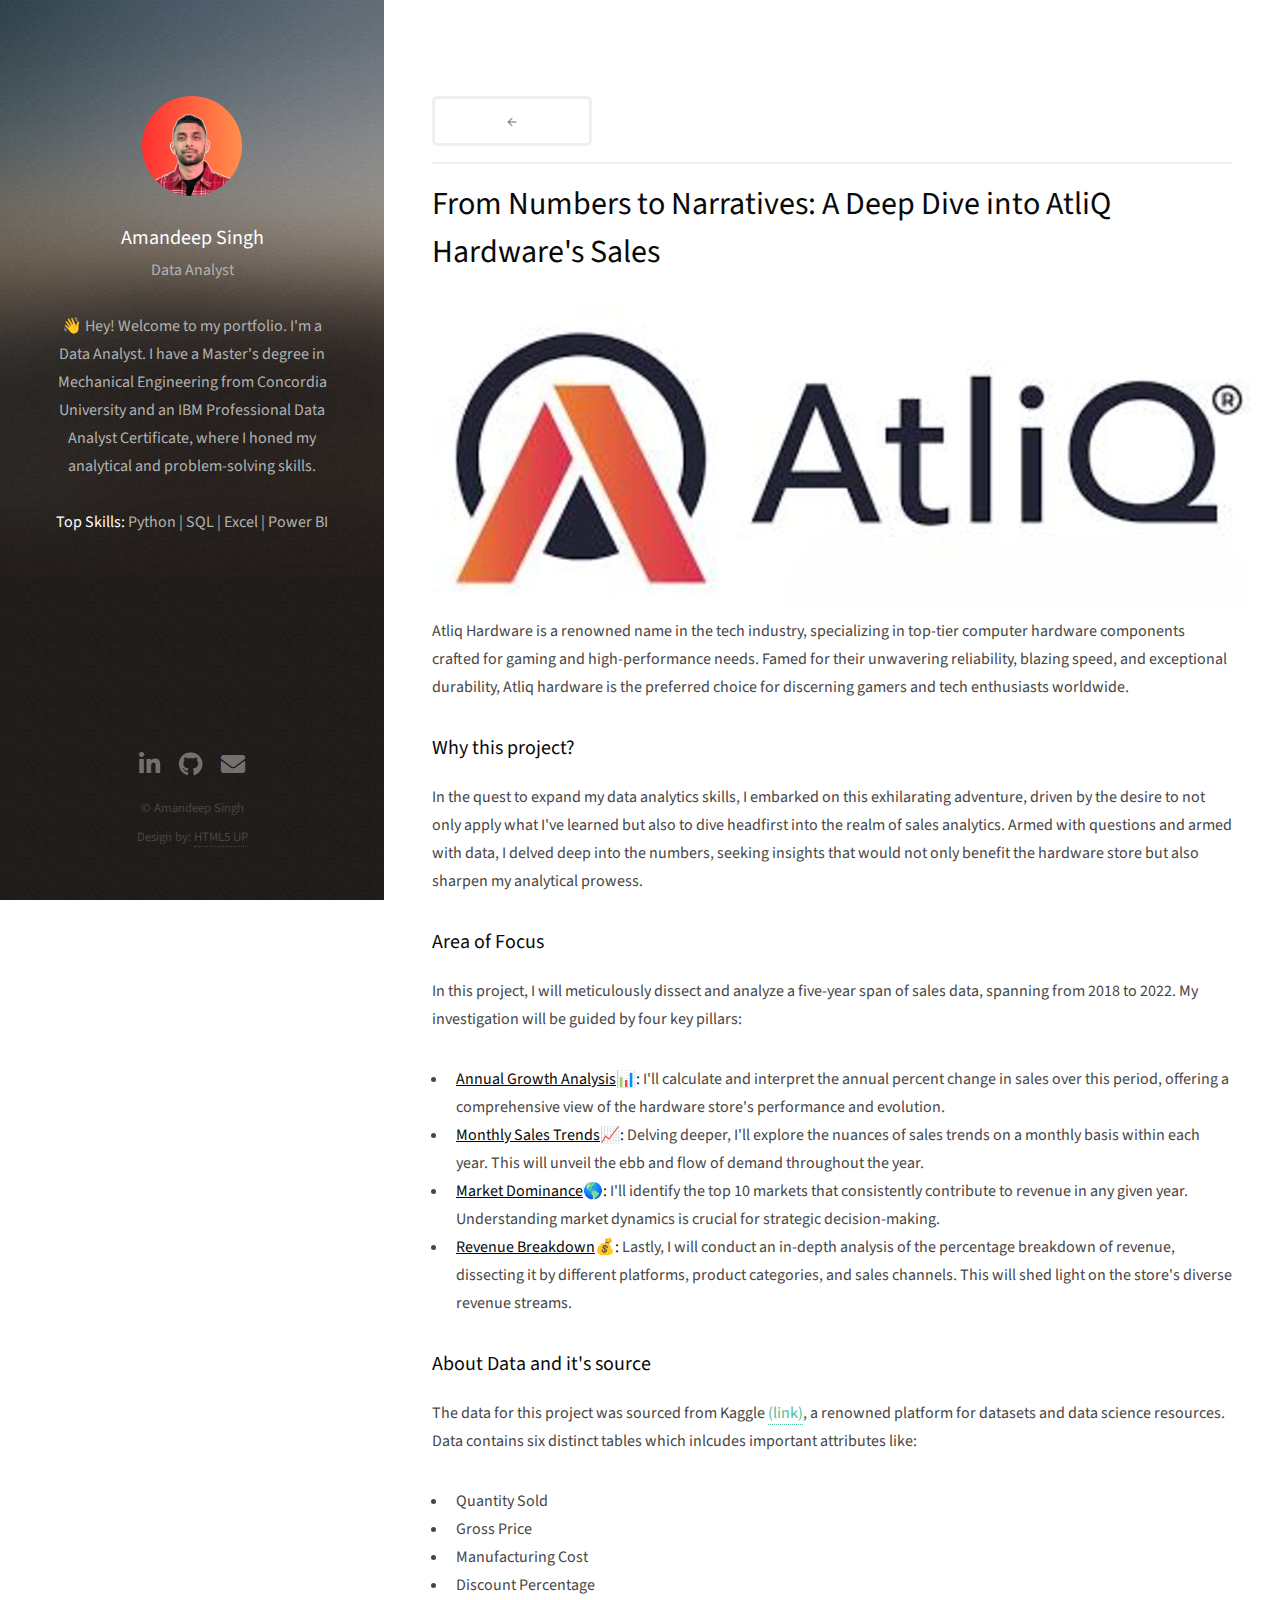
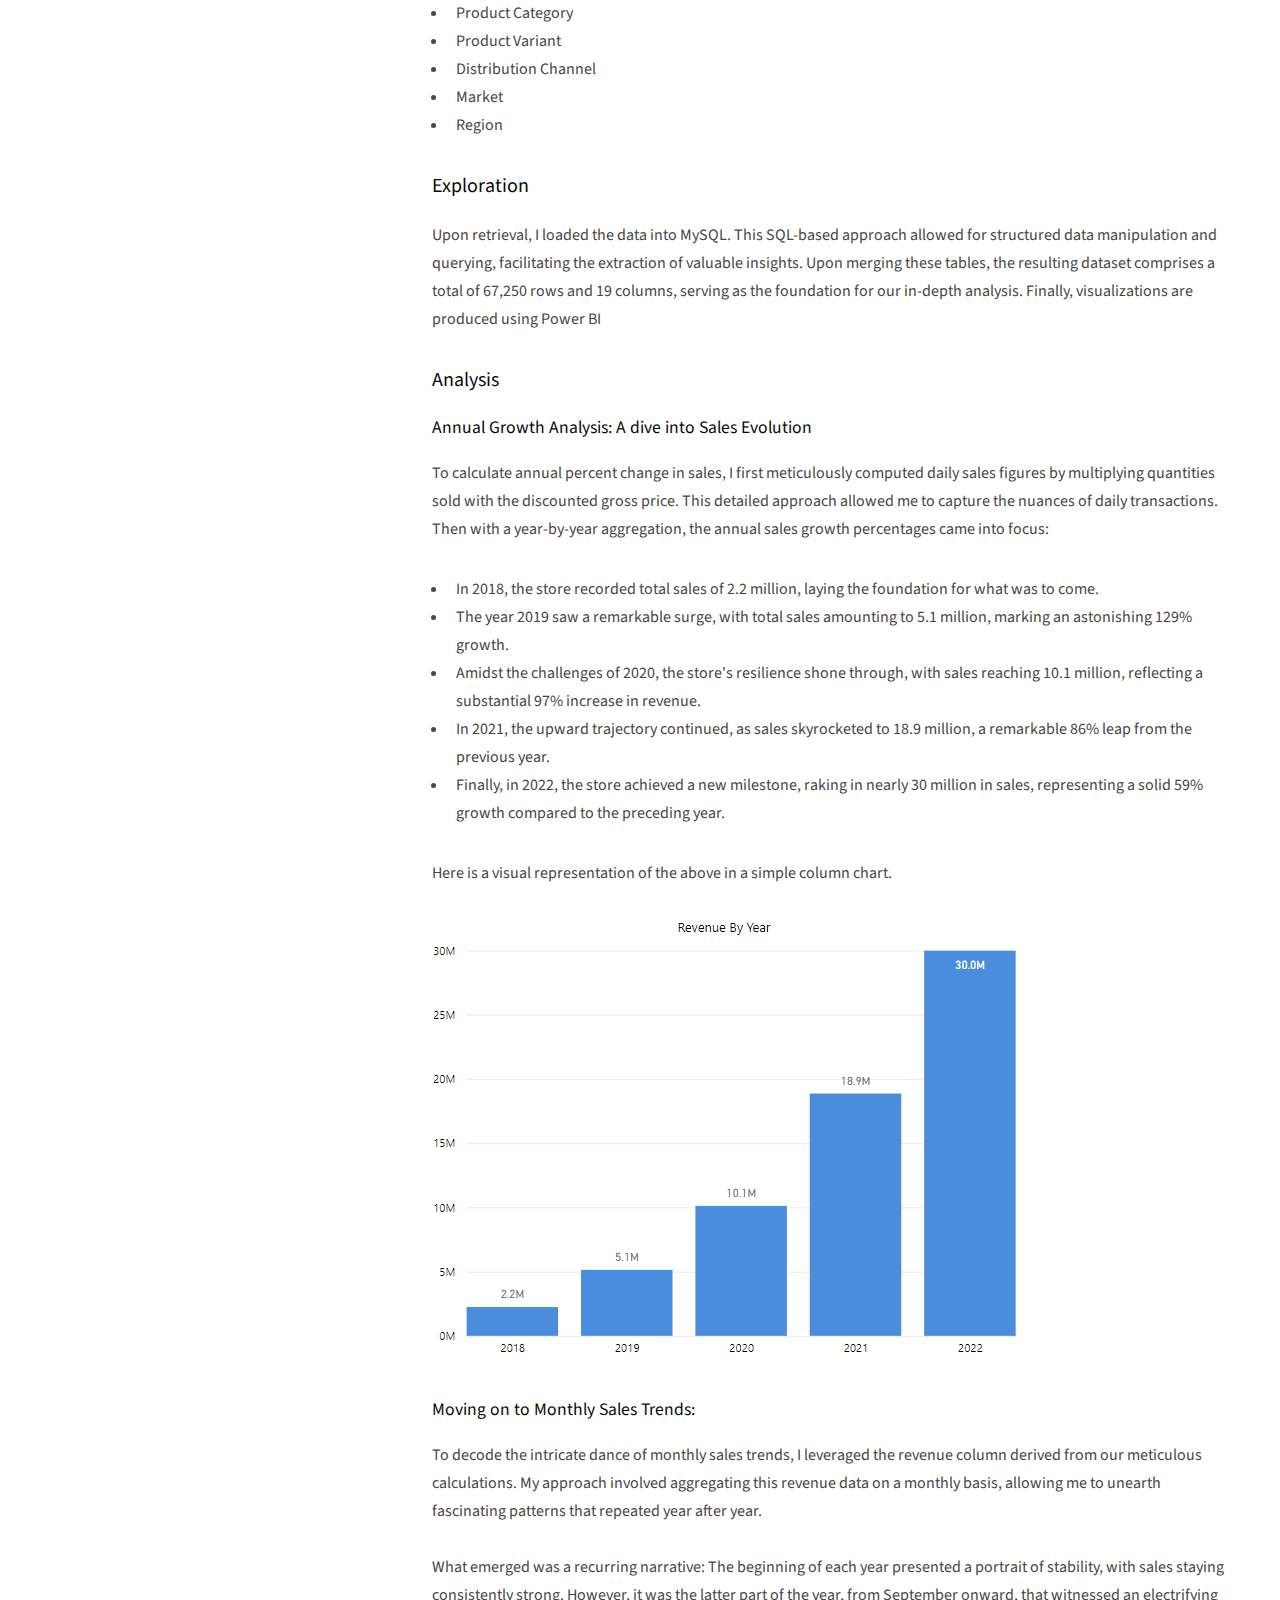
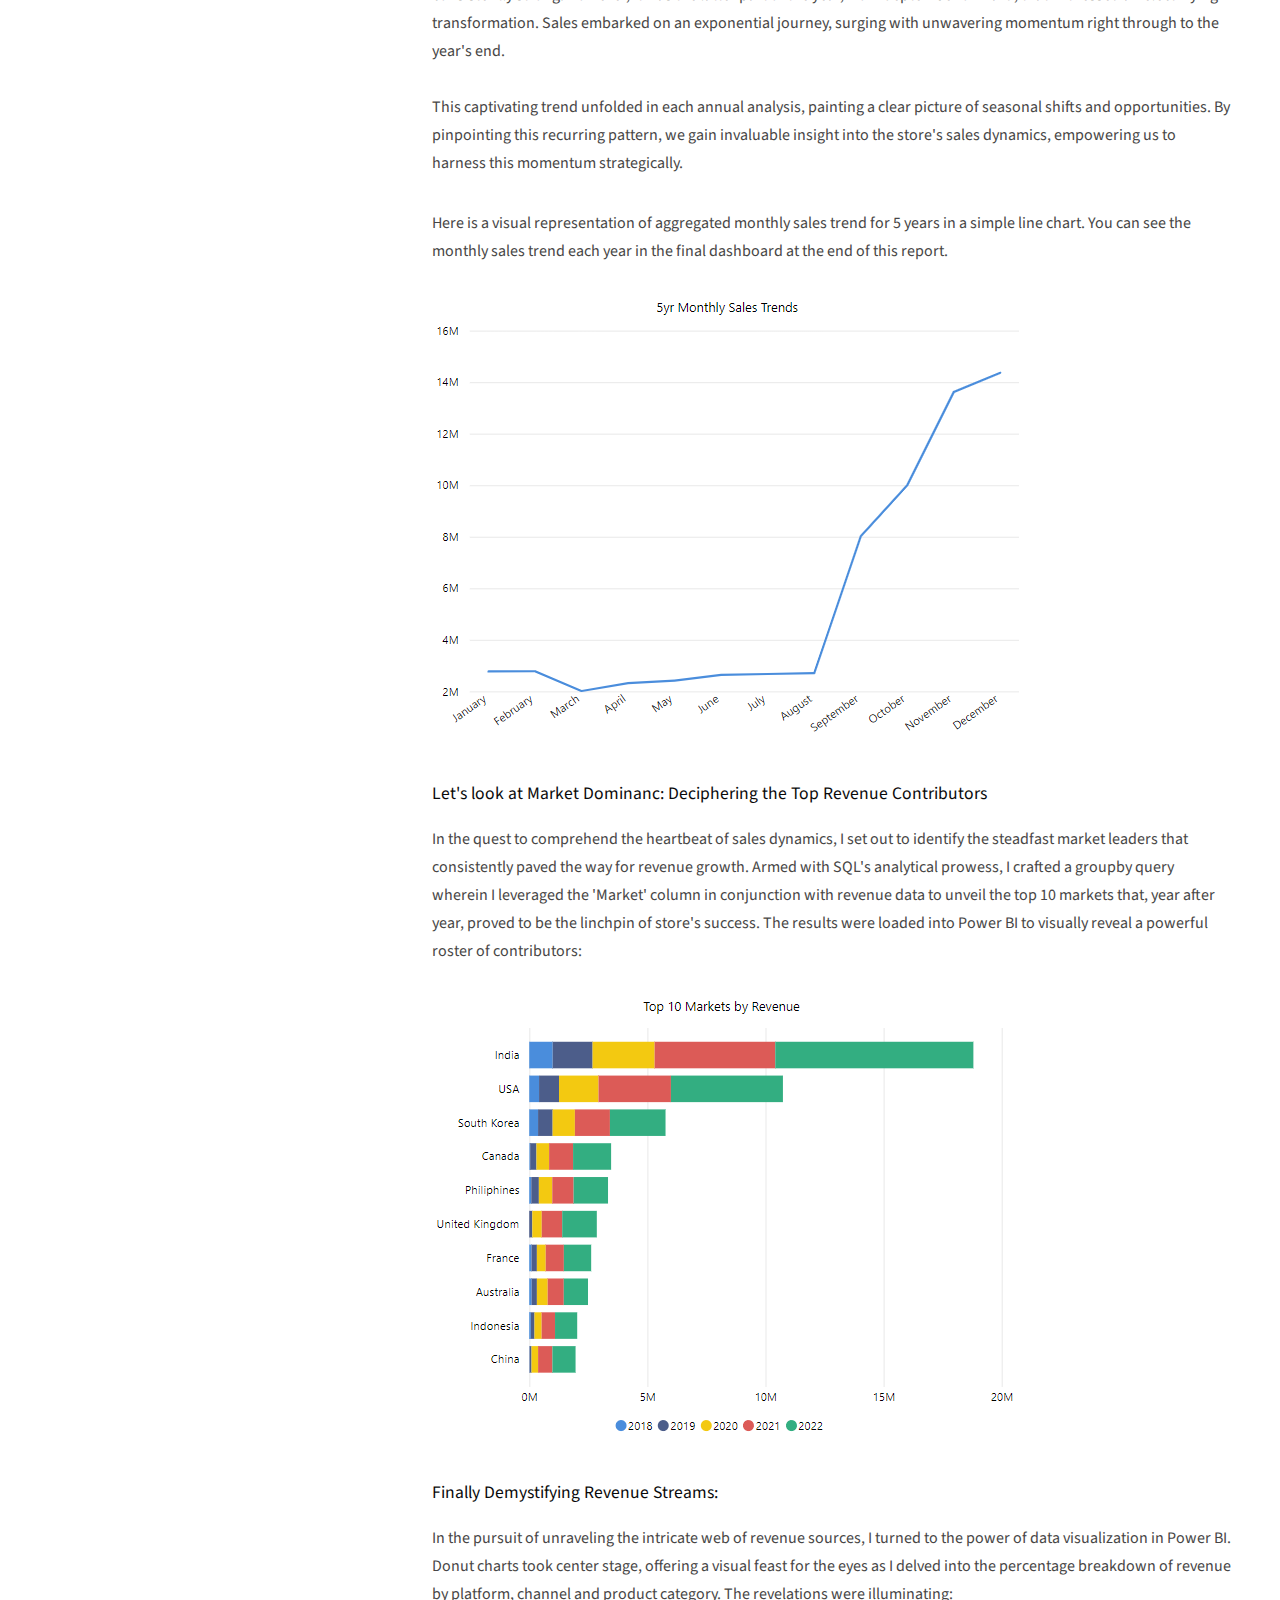
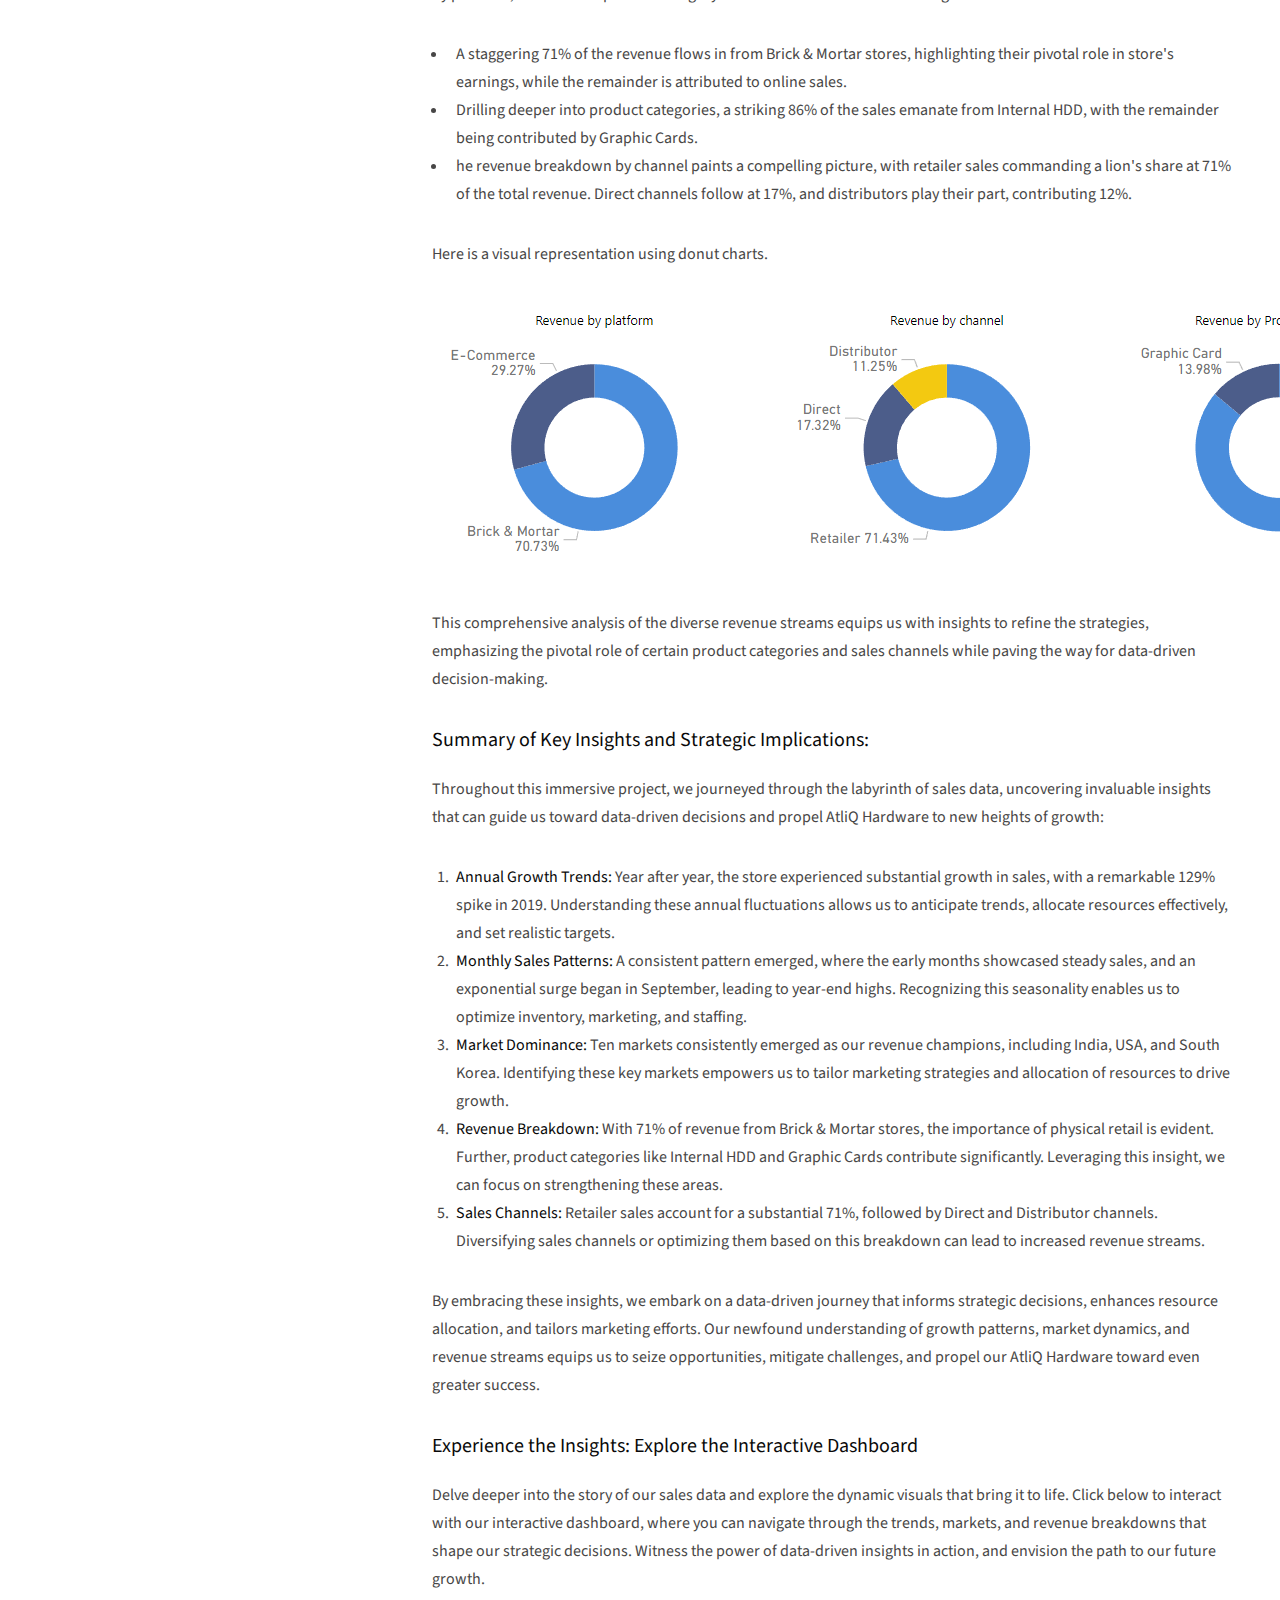
==== atliq.html @ 9bd9d797 "initial commit" ====
<!DOCTYPE html>
<!--
	Strata by HTML5 UP
	html5up.net | @ajlkn
	Free for personal and commercial use under the CCA 3.0 license (html5up.net/license)
-->
<html>
  <head>
    <title>Amandeep's Portfolio</title>
    <meta charset="utf-8" />
    <meta
      name="viewport"
      content="width=device-width, initial-scale=1, user-scalable=no"
    />
    <link rel="stylesheet" href="assets/css/main.css" />


  </head>
  <body class="is-preload">
    <!-- Header -->
    <header id="header">
      <div class="inner">
        <a href="#" class="image avatar"
          ><img src="images/5.png" alt="Profile Pic"
        /></a>
        <h1><strong>Amandeep Singh</strong><br /></h1>
        <p>
          Data Analyst<br />
          <br />
          👋 Hey! Welcome to my portfolio. I'm a Data Analyst. I have a Master's
          degree in Mechanical Engineering from Concordia University and an IBM
          Professional Data Analyst Certificate, where I honed my analytical and
          problem-solving skills.
          <br />
          <br />
          <b>Top Skills: </b> Python | SQL | Excel | Power BI
        </p>
      </div>
    </header>


    <!-- Main (This is where I'll add my project description)-->
    <div id="main">
        <a href="index.html" class="button">←</a>

      <!-- One -->
      <section id="one">
        <header class="major">
          <h1>
            From Numbers to Narratives: A Deep Dive into AtliQ Hardware's Sales
          </h1>
        </header>
        <span class="image main"
        ><img src="images/atliq_banner_home.jpg" alt=""
      /></span>
        <p>Atliq Hardware is a renowned name in the tech industry, specializing in top-tier computer hardware components crafted for gaming and high-performance needs. Famed for their unwavering reliability, blazing speed, and exceptional durability, Atliq hardware is the preferred choice for discerning gamers and tech enthusiasts worldwide.</p>
        <h3>Why this project?</h3>
        <p>In the quest to expand my data analytics skills, I embarked on this exhilarating adventure, driven by the desire to not only apply what I've learned but also to dive headfirst into the realm of sales analytics. Armed with questions and armed with data, I delved deep into the numbers, seeking insights that would not only benefit the hardware store but also sharpen my analytical prowess.</p>
        <h3>Area of Focus</h3>
            <p>
              In this project, I will meticulously dissect and analyze a five-year span of sales data, spanning from 2018 to 2022. My investigation will be guided by four key pillars:
              <ul>
                <li><b><u>Annual Growth Analysis</u>📊: </b>  I'll calculate and interpret the annual percent change in sales over this period, offering a comprehensive view of the hardware store's performance and evolution.</li>
                <li><b><u>Monthly Sales Trends</u>📈: </b>Delving deeper, I'll explore the nuances of sales trends on a monthly basis within each year. This will unveil the ebb and flow of demand throughout the year.</li>
                <li><b><u>Market Dominance</u>🌎: </b> I'll identify the top 10 markets that consistently contribute to revenue in any given year. Understanding market dynamics is crucial for strategic decision-making.</li>
                <li><b><u>Revenue Breakdown</u>💰: </b>Lastly, I will conduct an in-depth analysis of the percentage breakdown of revenue, dissecting it by different platforms, product categories, and sales channels. This will shed light on the store's diverse revenue streams.</li>
              </ul>
            </p>
            <h3>About Data and it's source</h3>
              <p>The data for this project was sourced from Kaggle <a href="https://www.kaggle.com/code/irnehred/sales-domain-data-analysis">(link)</a>, a renowned platform for datasets and data science resources. Data contains six distinct tables which inlcudes important attributes like:</p>
                 <ul>
                    <li>Quantity Sold</li>
                    <li>Gross Price</li>
                    <li>Manufacturing Cost</li>
                    <li>Discount Percentage</li>
                    <li>Product Category</li>
                    <li>Product Variant</li>
                    <li>Distribution Channel</li>
                    <li>Market</li>
                    <li>Region</li>
                  </ul>
            <h3>Exploration</h3>
            <p>Upon retrieval, I loaded the data into MySQL. This SQL-based approach allowed for structured data manipulation and querying, facilitating the extraction of valuable insights. Upon merging these tables, the resulting dataset comprises a total of 67,250 rows and 19 columns, serving as the foundation for our in-depth analysis. Finally, visualizations are produced using Power BI</p>
           <h3>Analysis</h3>
            <h4>Annual Growth Analysis: A dive into Sales Evolution</h4>
            <p>To calculate annual percent change in sales, I first meticulously computed daily sales figures by multiplying quantities sold with the discounted gross price. This detailed approach allowed me to capture the nuances of daily transactions. Then with a year-by-year aggregation, the annual sales growth percentages came into focus:</p>
            <ul>
              <li>In 2018, the store recorded total sales of 2.2 million, laying the foundation for what was to come.</li>
              <li>The year 2019 saw a remarkable surge, with total sales amounting to 5.1 million, marking an astonishing 129% growth.</li>
              <li>Amidst the challenges of 2020, the store's resilience shone through, with sales reaching 10.1 million, reflecting a substantial 97% increase in revenue.</li>
              <li>In 2021, the upward trajectory continued, as sales skyrocketed to 18.9 million, a remarkable 86% leap from the previous year.</li>
              <li>Finally, in 2022, the store achieved a new milestone, raking in nearly 30 million in sales, representing a solid 59% growth compared to the preceding year.</li>
            </ul>
            <p>Here is a visual representation of the above in a simple column chart.</p>
            <span class="image main"
                ><img src="images/revenue_by_year_atliq.png" alt=""
              /></span>
              <br>
              <br>
            <h4>Moving on to Monthly Sales Trends:</h4>
            <p>To decode the intricate dance of monthly sales trends, I leveraged the revenue column derived from our meticulous calculations. My approach involved aggregating this revenue data on a monthly basis, allowing me to unearth fascinating patterns that repeated year after year.
              <br><br>
              What emerged was a recurring narrative: The beginning of each year presented a portrait of stability, with sales staying consistently strong. However, it was the latter part of the year, from September onward, that witnessed an electrifying transformation. Sales embarked on an exponential journey, surging with unwavering momentum right through to the year's end.
              <br><br>
              This captivating trend unfolded in each annual analysis, painting a clear picture of seasonal shifts and opportunities. By pinpointing this recurring pattern, we gain invaluable insight into the store's sales dynamics, empowering us to harness this momentum strategically.
            </p>
            <p>Here is a visual representation of aggregated monthly sales trend for 5 years in a simple line chart. You can see the monthly sales trend each year in the final dashboard at the end of this report.</p>
            <span class="image main"
                ><img src="images/5yr_monthly_sales_atliq.png" alt=""
              /></span>
              <br>
              <br>
              <h4>Let's look at Market Dominanc: Deciphering the Top Revenue Contributors</h4>
              <p>In the quest to comprehend the heartbeat of sales dynamics, I set out to identify the steadfast market leaders that consistently paved the way for revenue growth. Armed with SQL's analytical prowess, I crafted a groupby query wherein I leveraged the 'Market' column in conjunction with revenue data to unveil the top 10 markets that, year after year, proved to be the linchpin of store's success. The results were loaded into Power BI to visually reveal a powerful roster of contributors:</p>
              <span class="image main"
                ><img src="images/top10markets_atliq.png" alt=""
              /></span>
              <br>
              <br>
              <h4>Finally Demystifying Revenue Streams: </h4>
              <p>In the pursuit of unraveling the intricate web of revenue sources, I turned to the power of data visualization in Power BI. Donut charts took center stage, offering a visual feast for the eyes as I delved into the percentage breakdown of revenue by platform, channel and product category. The revelations were illuminating:</p>
              <ul>
                <li>A staggering 71% of the revenue flows in from Brick & Mortar stores, highlighting their pivotal role in store's earnings, while the remainder is attributed to online sales.</li>
                <li>Drilling deeper into product categories, a striking 86% of the sales emanate from Internal HDD, with the remainder being contributed by Graphic Cards.</li>
                <li>he revenue breakdown by channel paints a compelling picture, with retailer sales commanding a lion's share at 71% of the total revenue. Direct channels follow at 17%, and distributors play their part, contributing 12%.</li>
              </ul>
              <p>Here is a visual representation using donut charts.</p>
              <span class="image main"
                ><img src="images/revenue_breakdown_atliq.png" alt=""
              /></span>
              <br>
              <br>
              <p>This comprehensive analysis of the diverse revenue streams equips us with insights to refine the strategies, emphasizing the pivotal role of certain product categories and sales channels while paving the way for data-driven decision-making.</p>
              <h3>Summary of Key Insights and Strategic Implications:</h3>
              <p>Throughout this immersive project, we journeyed through the labyrinth of sales data, uncovering invaluable insights that can guide us toward data-driven decisions and propel AtliQ Hardware to new heights of growth:</p>
              <ol>
                <li><b>Annual Growth Trends: </b>Year after year, the store experienced substantial growth in sales, with a remarkable 129% spike in 2019. Understanding these annual fluctuations allows us to anticipate trends, allocate resources effectively, and set realistic targets.</li>
                <li><b>Monthly Sales Patterns: </b>A consistent pattern emerged, where the early months showcased steady sales, and an exponential surge began in September, leading to year-end highs. Recognizing this seasonality enables us to optimize inventory, marketing, and staffing.</li>
                <li><b>Market Dominance: </b>Ten markets consistently emerged as our revenue champions, including India, USA, and South Korea. Identifying these key markets empowers us to tailor marketing strategies and allocation of resources to drive growth.</li>
                <li><b>Revenue Breakdown: </b>With 71% of revenue from Brick & Mortar stores, the importance of physical retail is evident. Further, product categories like Internal HDD and Graphic Cards contribute significantly. Leveraging this insight, we can focus on strengthening these areas.</li>
                <li><b>Sales Channels: </b>Retailer sales account for a substantial 71%, followed by Direct and Distributor channels. Diversifying sales channels or optimizing them based on this breakdown can lead to increased revenue streams.</li>
              </ol>
              <p>By embracing these insights, we embark on a data-driven journey that informs strategic decisions, enhances resource allocation, and tailors marketing efforts. Our newfound understanding of growth patterns, market dynamics, and revenue streams equips us to seize opportunities, mitigate challenges, and propel our AtliQ Hardware toward even greater success.</p>
              <h3>Experience the Insights: Explore the Interactive Dashboard</h3>
              <p>Delve deeper into the story of our sales data and explore the dynamic visuals that bring it to life. Click below to interact with our interactive dashboard, where you can navigate through the trends, markets, and revenue breakdowns that shape our strategic decisions. Witness the power of data-driven insights in action, and envision the path to our future growth.</p>
              <div class="iframe-container">
                <iframe title="dashbaord1" width="1200" height="700" src="https://app.powerbi.com/view?r=eyJrIjoiMjQ2YmRkOGItZGUxZC00MzVhLWI1MmMtZjNlY2NhZDAzMzUwIiwidCI6IjY4YWFmOTBkLTM5OGEtNDk3ZC05YTBiLTFkZjk1ZmEyNDcyNCJ9" frameborder="0" allowFullScreen="true"></iframe>
              </div>
      </section>
    </div>
  </body>
</html>

<!-- Main -->
<div id="main">
  <!-- Two -->
  <section id="two"></section>

  <!-- Three -->


<!-- Footer -->
<footer id="footer">
    <div class="inner">
      <ul class="icons">
        <li>
          <a
            href="https://www.linkedin.com/in/amandeep-s"
            class="icon brands fa-linkedin-in"
            ><span class="label">LinkedIn</span></a
          >
        </li>
        <li>
          <a
            href="https://github.com/Amanespana"
            class="icon brands fa-github"
            ><span class="label">Github</span></a
          >
        </li>
        <li>
          <a
            href="mailto:amandeep1552@gmail.com"
            class="icon solid fa-envelope"
            ><span class="label">Email</span></a
          >
        </li>
      </ul>
      <ul class="copyright">
        <li>&copy; Amandeep Singh</li>
        <li>Design by: <a href="http://html5up.net">HTML5 UP</a></li>
      </ul>
    </div>
  </footer>

  <!-- Scripts -->
  <script src="assets/js/jquery.min.js"></script>
  <script src="assets/js/jquery.poptrox.min.js"></script>
  <script src="assets/js/browser.min.js"></script>
  <script src="assets/js/breakpoints.min.js"></script>
  <script src="assets/js/util.js"></script>
  <script src="assets/js/main.js"></script>
</body>
</html>
---- assets/css/main.css ----
@import url("fontawesome-all.min.css");
@import url("https://fonts.googleapis.com/css?family=Source+Sans+Pro:400,400italic");

/*
	Strata by HTML5 UP
	html5up.net | @ajlkn
	Free for personal and commercial use under the CCA 3.0 license (html5up.net/license)
*/

html, body, div, span, applet, object,
iframe, h1, h2, h3, h4, h5, h6, p, blockquote,
pre, a, abbr, acronym, address, big, cite,
code, del, dfn, em, img, ins, kbd, q, s, samp,
small, strike, strong, sub, sup, tt, var, b,
u, i, center, dl, dt, dd, ol, ul, li, fieldset,
form, label, legend, table, caption, tbody,
tfoot, thead, tr, th, td, article, aside,
canvas, details, embed, figure, figcaption,
footer, header, hgroup, menu, nav, output, ruby,
section, summary, time, mark, audio, video {
	margin: 0;
	padding: 0;
	border: 0;
	font-size: 100%;
	font: inherit;
	vertical-align: baseline;}

article, aside, details, figcaption, figure,
footer, header, hgroup, menu, nav, section {
	display: block;}

body {
	line-height: 1;
}

ol, ul {
	list-style: none;
}

blockquote, q {
	quotes: none;
}

	blockquote:before, blockquote:after, q:before, q:after {
		content: '';
		content: none;
	}

table {
	border-collapse: collapse;
	border-spacing: 0;
}

body {
	-webkit-text-size-adjust: none;
}

mark {
	background-color: transparent;
	color: inherit;
}

input::-moz-focus-inner {
	border: 0;
	padding: 0;
}

input, select, textarea {
	-moz-appearance: none;
	-webkit-appearance: none;
	-ms-appearance: none;
	appearance: none;
}

/* Basic */

	html {
		box-sizing: border-box;
	}

	*, *:before, *:after {
		box-sizing: inherit;
	}

	body {
		background: #fff;
	}

		body.is-preload *, body.is-preload *:before, body.is-preload *:after {
			-moz-animation: none !important;
			-webkit-animation: none !important;
			-ms-animation: none !important;
			animation: none !important;
			-moz-transition: none !important;
			-webkit-transition: none !important;
			-ms-transition: none !important;
			transition: none !important;
		}

	body, input, select, textarea {
		color: #a2a2a2;
		font-family: "Source Sans Pro", Helvetica, sans-serif;
		font-size: 16pt;
		font-weight: 400;
		line-height: 1.75em;
	}

	a {
		-moz-transition: color 0.2s ease-in-out, border-color 0.2s ease-in-out;
		-webkit-transition: color 0.2s ease-in-out, border-color 0.2s ease-in-out;
		-ms-transition: color 0.2s ease-in-out, border-color 0.2s ease-in-out;
		transition: color 0.2s ease-in-out, border-color 0.2s ease-in-out;
		border-bottom: dotted 1px;
		color: #49bf9d;
		text-decoration: none;
	}

		a:hover {
			border-bottom-color: transparent;
			color: #49bf9d !important;
			text-decoration: none;
		}

	strong, b {
		color: #080808;
		font-weight: 400;
	}

	em, i {
		font-style: italic;
	}

	p {
		color: #474646;
		margin: 0 0 2em 0;
	}

	li {color: #474646;}

	h1, h2, h3, h4, h5, h6 {
		color: #090909;
		font-weight: 400;
		line-height: 1em;
		margin: 0 0 1em 0;
	}

		h1 a, h2 a, h3 a, h4 a, h5 a, h6 a {
			color: inherit;
			text-decoration: none;
		}

	h1 {
		font-size: 2em;
		line-height: 1.5em;
	}

	h2 {
		font-size: 1.5em;
		line-height: 1.5em;
	}

	h3 {
		font-size: 1.25em;
		line-height: 1.5em;
	}

	h4 {
		font-size: 1.1em;
		line-height: 1.5em;
	}

	h5 {
		font-size: 0.9em;
		line-height: 1.5em;
	}

	h6 {
		font-size: 0.7em;
		line-height: 1.5em;
	}

	sub {
		font-size: 0.8em;
		position: relative;
		top: 0.5em;
	}

	sup {
		font-size: 0.8em;
		position: relative;
		top: -0.5em;
	}

	hr {
		border: 0;
		border-bottom: solid 2px #efefef;
		margin: 2em 0;
	}

		hr.major {
			margin: 3em 0;
		}

	blockquote {
		border-left: solid 6px #efefef;
		font-style: italic;
		margin: 0 0 2em 0;
		padding: 0.5em 0 0.5em 1.5em;
	}

	code {
		background: #f7f7f7;
		border-radius: 0.35em;
		border: solid 2px #efefef;
		font-family: "Courier New", monospace;
		font-size: 0.9em;
		margin: 0 0.25em;
		padding: 0.25em 0.65em;
	}

	pre {
		-webkit-overflow-scrolling: touch;
		font-family: "Courier New", monospace;
		font-size: 0.9em;
		margin: 0 0 2em 0;
	}

		pre code {
			display: block;
			line-height: 1.75em;
			padding: 1em 1.5em;
			overflow-x: auto;
		}

	.align-left {
		text-align: left;
	}

	.align-center {
		text-align: center;
	}

	.align-right {
		text-align: right;
	}

/* Container */

	.container {
		margin: 0 auto;
		max-width: calc(100% - 4em);
		width: 100%;
	}

		.container.xsmall {
			width: 25%;
		}

		.container.small {
			width: 50%;
		}

		.container.medium {
			width: 75%;
		}

		.container.large {
			width: 125%;
		}

		.container.xlarge {
			width: 150%;
		}

		.container.max {
			width: 100%;
		}

		@media screen and (max-width: 980px) {

			.container {
				width: 100% !important;
				max-width: 100% !important;
			}

		}

		@media screen and (max-width: 480px) {

			.container {
				max-width: calc(100% - 3em);
			}

		}

/* Row */

	.row {
		display: flex;
		flex-wrap: wrap;
		box-sizing: border-box;
		align-items: stretch;
	}

		.row > * {
			box-sizing: border-box;
		}

		.row.gtr-uniform > * > :last-child {
			margin-bottom: 0;
		}

		.row.aln-left {
			justify-content: flex-start;
		}

		.row.aln-center {
			justify-content: center;
		}

		.row.aln-right {
			justify-content: flex-end;
		}

		.row.aln-top {
			align-items: flex-start;
		}

		.row.aln-middle {
			align-items: center;
		}

		.row.aln-bottom {
			align-items: flex-end;
		}

		.row > .imp {
			order: -1;
		}

		.row > .col-1 {
			width: 8.33333%;
		}

		.row > .off-1 {
			margin-left: 8.33333%;
		}

		.row > .col-2 {
			width: 16.66667%;
		}

		.row > .off-2 {
			margin-left: 16.66667%;
		}

		.row > .col-3 {
			width: 25%;
		}

		.row > .off-3 {
			margin-left: 25%;
		}

		.row > .col-4 {
			width: 33.33333%;
		}

		.row > .off-4 {
			margin-left: 33.33333%;
		}

		.row > .col-5 {
			width: 41.66667%;
		}

		.row > .off-5 {
			margin-left: 41.66667%;
		}

		.row > .col-6 {
			width: 50%;
		}

		.row > .off-6 {
			margin-left: 50%;
		}

		.row > .col-7 {
			width: 58.33333%;
		}

		.row > .off-7 {
			margin-left: 58.33333%;
		}

		.row > .col-8 {
			width: 66.66667%;
		}

		.row > .off-8 {
			margin-left: 66.66667%;
		}

		.row > .col-9 {
			width: 75%;
		}

		.row > .off-9 {
			margin-left: 75%;
		}

		.row > .col-10 {
			width: 83.33333%;
		}

		.row > .off-10 {
			margin-left: 83.33333%;
		}

		.row > .col-11 {
			width: 91.66667%;
		}

		.row > .off-11 {
			margin-left: 91.66667%;
		}

		.row > .col-12 {
			width: 100%;
		}

		.row > .off-12 {
			margin-left: 100%;
		}

		.row.gtr-0 {
			margin-top: 0;
			margin-left: 0em;
		}

			.row.gtr-0 > * {
				padding: 0 0 0 0em;
			}

			.row.gtr-0.gtr-uniform {
				margin-top: 0em;
			}

				.row.gtr-0.gtr-uniform > * {
					padding-top: 0em;
				}

		.row.gtr-25 {
			margin-top: 0;
			margin-left: -0.625em;
		}

			.row.gtr-25 > * {
				padding: 0 0 0 0.625em;
			}

			.row.gtr-25.gtr-uniform {
				margin-top: -0.625em;
			}

				.row.gtr-25.gtr-uniform > * {
					padding-top: 0.625em;
				}

		.row.gtr-50 {
			margin-top: 0;
			margin-left: -1.25em;
		}

			.row.gtr-50 > * {
				padding: 0 0 0 1.25em;
			}

			.row.gtr-50.gtr-uniform {
				margin-top: -1.25em;
			}

				.row.gtr-50.gtr-uniform > * {
					padding-top: 1.25em;
				}

		.row {
			margin-top: 0;
			margin-left: -2.5em;
		}

			.row > * {
				padding: 0 0 0 2.5em;
			}

			.row.gtr-uniform {
				margin-top: -2.5em;
			}

				.row.gtr-uniform > * {
					padding-top: 2.5em;
				}

		.row.gtr-150 {
			margin-top: 0;
			margin-left: -3.75em;
		}

			.row.gtr-150 > * {
				padding: 0 0 0 3.75em;
			}

			.row.gtr-150.gtr-uniform {
				margin-top: -3.75em;
			}

				.row.gtr-150.gtr-uniform > * {
					padding-top: 3.75em;
				}

		.row.gtr-200 {
			margin-top: 0;
			margin-left: -5em;
		}

			.row.gtr-200 > * {
				padding: 0 0 0 5em;
			}

			.row.gtr-200.gtr-uniform {
				margin-top: -5em;
			}

				.row.gtr-200.gtr-uniform > * {
					padding-top: 5em;
				}

		@media screen and (max-width: 1800px) {

			.row {
				display: flex;
				flex-wrap: wrap;
				box-sizing: border-box;
				align-items: stretch;
			}

				.row > * {
					box-sizing: border-box;
				}

				.row.gtr-uniform > * > :last-child {
					margin-bottom: 0;
				}

				.row.aln-left {
					justify-content: flex-start;
				}

				.row.aln-center {
					justify-content: center;
				}

				.row.aln-right {
					justify-content: flex-end;
				}

				.row.aln-top {
					align-items: flex-start;
				}

				.row.aln-middle {
					align-items: center;
				}

				.row.aln-bottom {
					align-items: flex-end;
				}

				.row > .imp-xlarge {
					order: -1;
				}

				.row > .col-1-xlarge {
					width: 8.33333%;
				}

				.row > .off-1-xlarge {
					margin-left: 8.33333%;
				}

				.row > .col-2-xlarge {
					width: 16.66667%;
				}

				.row > .off-2-xlarge {
					margin-left: 16.66667%;
				}

				.row > .col-3-xlarge {
					width: 25%;
				}

				.row > .off-3-xlarge {
					margin-left: 25%;
				}

				.row > .col-4-xlarge {
					width: 33.33333%;
				}

				.row > .off-4-xlarge {
					margin-left: 33.33333%;
				}

				.row > .col-5-xlarge {
					width: 41.66667%;
				}

				.row > .off-5-xlarge {
					margin-left: 41.66667%;
				}

				.row > .col-6-xlarge {
					width: 50%;
				}

				.row > .off-6-xlarge {
					margin-left: 50%;
				}

				.row > .col-7-xlarge {
					width: 58.33333%;
				}

				.row > .off-7-xlarge {
					margin-left: 58.33333%;
				}

				.row > .col-8-xlarge {
					width: 66.66667%;
				}

				.row > .off-8-xlarge {
					margin-left: 66.66667%;
				}

				.row > .col-9-xlarge {
					width: 75%;
				}

				.row > .off-9-xlarge {
					margin-left: 75%;
				}

				.row > .col-10-xlarge {
					width: 83.33333%;
				}

				.row > .off-10-xlarge {
					margin-left: 83.33333%;
				}

				.row > .col-11-xlarge {
					width: 91.66667%;
				}

				.row > .off-11-xlarge {
					margin-left: 91.66667%;
				}

				.row > .col-12-xlarge {
					width: 100%;
				}

				.row > .off-12-xlarge {
					margin-left: 100%;
				}

				.row.gtr-0 {
					margin-top: 0;
					margin-left: 0em;
				}

					.row.gtr-0 > * {
						padding: 0 0 0 0em;
					}

					.row.gtr-0.gtr-uniform {
						margin-top: 0em;
					}

						.row.gtr-0.gtr-uniform > * {
							padding-top: 0em;
						}

				.row.gtr-25 {
					margin-top: 0;
					margin-left: -0.625em;
				}

					.row.gtr-25 > * {
						padding: 0 0 0 0.625em;
					}

					.row.gtr-25.gtr-uniform {
						margin-top: -0.625em;
					}

						.row.gtr-25.gtr-uniform > * {
							padding-top: 0.625em;
						}

				.row.gtr-50 {
					margin-top: 0;
					margin-left: -1.25em;
				}

					.row.gtr-50 > * {
						padding: 0 0 0 1.25em;
					}

					.row.gtr-50.gtr-uniform {
						margin-top: -1.25em;
					}

						.row.gtr-50.gtr-uniform > * {
							padding-top: 1.25em;
						}

				.row {
					margin-top: 0;
					margin-left: -2.5em;
				}

					.row > * {
						padding: 0 0 0 2.5em;
					}

					.row.gtr-uniform {
						margin-top: -2.5em;
					}

						.row.gtr-uniform > * {
							padding-top: 2.5em;
						}

				.row.gtr-150 {
					margin-top: 0;
					margin-left: -3.75em;
				}

					.row.gtr-150 > * {
						padding: 0 0 0 3.75em;
					}

					.row.gtr-150.gtr-uniform {
						margin-top: -3.75em;
					}

						.row.gtr-150.gtr-uniform > * {
							padding-top: 3.75em;
						}

				.row.gtr-200 {
					margin-top: 0;
					margin-left: -5em;
				}

					.row.gtr-200 > * {
						padding: 0 0 0 5em;
					}

					.row.gtr-200.gtr-uniform {
						margin-top: -5em;
					}

						.row.gtr-200.gtr-uniform > * {
							padding-top: 5em;
						}

		}

		@media screen and (max-width: 1280px) {

			.row {
				display: flex;
				flex-wrap: wrap;
				box-sizing: border-box;
				align-items: stretch;
			}

				.row > * {
					box-sizing: border-box;
				}

				.row.gtr-uniform > * > :last-child {
					margin-bottom: 0;
				}

				.row.aln-left {
					justify-content: flex-start;
				}

				.row.aln-center {
					justify-content: center;
				}

				.row.aln-right {
					justify-content: flex-end;
				}

				.row.aln-top {
					align-items: flex-start;
				}

				.row.aln-middle {
					align-items: center;
				}

				.row.aln-bottom {
					align-items: flex-end;
				}

				.row > .imp-large {
					order: -1;
				}

				.row > .col-1-large {
					width: 8.33333%;
				}

				.row > .off-1-large {
					margin-left: 8.33333%;
				}

				.row > .col-2-large {
					width: 16.66667%;
				}

				.row > .off-2-large {
					margin-left: 16.66667%;
				}

				.row > .col-3-large {
					width: 25%;
				}

				.row > .off-3-large {
					margin-left: 25%;
				}

				.row > .col-4-large {
					width: 33.33333%;
				}

				.row > .off-4-large {
					margin-left: 33.33333%;
				}

				.row > .col-5-large {
					width: 41.66667%;
				}

				.row > .off-5-large {
					margin-left: 41.66667%;
				}

				.row > .col-6-large {
					width: 50%;
				}

				.row > .off-6-large {
					margin-left: 50%;
				}

				.row > .col-7-large {
					width: 58.33333%;
				}

				.row > .off-7-large {
					margin-left: 58.33333%;
				}

				.row > .col-8-large {
					width: 66.66667%;
				}

				.row > .off-8-large {
					margin-left: 66.66667%;
				}

				.row > .col-9-large {
					width: 75%;
				}

				.row > .off-9-large {
					margin-left: 75%;
				}

				.row > .col-10-large {
					width: 83.33333%;
				}

				.row > .off-10-large {
					margin-left: 83.33333%;
				}

				.row > .col-11-large {
					width: 91.66667%;
				}

				.row > .off-11-large {
					margin-left: 91.66667%;
				}

				.row > .col-12-large {
					width: 100%;
				}

				.row > .off-12-large {
					margin-left: 100%;
				}

				.row.gtr-0 {
					margin-top: 0;
					margin-left: 0em;
				}

					.row.gtr-0 > * {
						padding: 0 0 0 0em;
					}

					.row.gtr-0.gtr-uniform {
						margin-top: 0em;
					}

						.row.gtr-0.gtr-uniform > * {
							padding-top: 0em;
						}

				.row.gtr-25 {
					margin-top: 0;
					margin-left: -0.5em;
				}

					.row.gtr-25 > * {
						padding: 0 0 0 0.5em;
					}

					.row.gtr-25.gtr-uniform {
						margin-top: -0.5em;
					}

						.row.gtr-25.gtr-uniform > * {
							padding-top: 0.5em;
						}

				.row.gtr-50 {
					margin-top: 0;
					margin-left: -1em;
				}

					.row.gtr-50 > * {
						padding: 0 0 0 1em;
					}

					.row.gtr-50.gtr-uniform {
						margin-top: -1em;
					}

						.row.gtr-50.gtr-uniform > * {
							padding-top: 1em;
						}

				.row {
					margin-top: 0;
					margin-left: -2em;
				}

					.row > * {
						padding: 0 0 0 2em;
					}

					.row.gtr-uniform {
						margin-top: -2em;
					}

						.row.gtr-uniform > * {
							padding-top: 2em;
						}

				.row.gtr-150 {
					margin-top: 0;
					margin-left: -3em;
				}

					.row.gtr-150 > * {
						padding: 0 0 0 3em;
					}

					.row.gtr-150.gtr-uniform {
						margin-top: -3em;
					}

						.row.gtr-150.gtr-uniform > * {
							padding-top: 3em;
						}

				.row.gtr-200 {
					margin-top: 0;
					margin-left: -4em;
				}

					.row.gtr-200 > * {
						padding: 0 0 0 4em;
					}

					.row.gtr-200.gtr-uniform {
						margin-top: -4em;
					}

						.row.gtr-200.gtr-uniform > * {
							padding-top: 4em;
						}

		}

		@media screen and (max-width: 980px) {

			.row {
				display: flex;
				flex-wrap: wrap;
				box-sizing: border-box;
				align-items: stretch;
			}

				.row > * {
					box-sizing: border-box;
				}

				.row.gtr-uniform > * > :last-child {
					margin-bottom: 0;
				}

				.row.aln-left {
					justify-content: flex-start;
				}

				.row.aln-center {
					justify-content: center;
				}

				.row.aln-right {
					justify-content: flex-end;
				}

				.row.aln-top {
					align-items: flex-start;
				}

				.row.aln-middle {
					align-items: center;
				}

				.row.aln-bottom {
					align-items: flex-end;
				}

				.row > .imp-medium {
					order: -1;
				}

				.row > .col-1-medium {
					width: 8.33333%;
				}

				.row > .off-1-medium {
					margin-left: 8.33333%;
				}

				.row > .col-2-medium {
					width: 16.66667%;
				}

				.row > .off-2-medium {
					margin-left: 16.66667%;
				}

				.row > .col-3-medium {
					width: 25%;
				}

				.row > .off-3-medium {
					margin-left: 25%;
				}

				.row > .col-4-medium {
					width: 33.33333%;
				}

				.row > .off-4-medium {
					margin-left: 33.33333%;
				}

				.row > .col-5-medium {
					width: 41.66667%;
				}

				.row > .off-5-medium {
					margin-left: 41.66667%;
				}

				.row > .col-6-medium {
					width: 50%;
				}

				.row > .off-6-medium {
					margin-left: 50%;
				}

				.row > .col-7-medium {
					width: 58.33333%;
				}

				.row > .off-7-medium {
					margin-left: 58.33333%;
				}

				.row > .col-8-medium {
					width: 66.66667%;
				}

				.row > .off-8-medium {
					margin-left: 66.66667%;
				}

				.row > .col-9-medium {
					width: 75%;
				}

				.row > .off-9-medium {
					margin-left: 75%;
				}

				.row > .col-10-medium {
					width: 83.33333%;
				}

				.row > .off-10-medium {
					margin-left: 83.33333%;
				}

				.row > .col-11-medium {
					width: 91.66667%;
				}

				.row > .off-11-medium {
					margin-left: 91.66667%;
				}

				.row > .col-12-medium {
					width: 100%;
				}

				.row > .off-12-medium {
					margin-left: 100%;
				}

				.row.gtr-0 {
					margin-top: 0;
					margin-left: 0em;
				}

					.row.gtr-0 > * {
						padding: 0 0 0 0em;
					}

					.row.gtr-0.gtr-uniform {
						margin-top: 0em;
					}

						.row.gtr-0.gtr-uniform > * {
							padding-top: 0em;
						}

				.row.gtr-25 {
					margin-top: 0;
					margin-left: -0.5em;
				}

					.row.gtr-25 > * {
						padding: 0 0 0 0.5em;
					}

					.row.gtr-25.gtr-uniform {
						margin-top: -0.5em;
					}

						.row.gtr-25.gtr-uniform > * {
							padding-top: 0.5em;
						}

				.row.gtr-50 {
					margin-top: 0;
					margin-left: -1em;
				}

					.row.gtr-50 > * {
						padding: 0 0 0 1em;
					}

					.row.gtr-50.gtr-uniform {
						margin-top: -1em;
					}

						.row.gtr-50.gtr-uniform > * {
							padding-top: 1em;
						}

				.row {
					margin-top: 0;
					margin-left: -2em;
				}

					.row > * {
						padding: 0 0 0 2em;
					}

					.row.gtr-uniform {
						margin-top: -2em;
					}

						.row.gtr-uniform > * {
							padding-top: 2em;
						}

				.row.gtr-150 {
					margin-top: 0;
					margin-left: -3em;
				}

					.row.gtr-150 > * {
						padding: 0 0 0 3em;
					}

					.row.gtr-150.gtr-uniform {
						margin-top: -3em;
					}

						.row.gtr-150.gtr-uniform > * {
							padding-top: 3em;
						}

				.row.gtr-200 {
					margin-top: 0;
					margin-left: -4em;
				}

					.row.gtr-200 > * {
						padding: 0 0 0 4em;
					}

					.row.gtr-200.gtr-uniform {
						margin-top: -4em;
					}

						.row.gtr-200.gtr-uniform > * {
							padding-top: 4em;
						}

		}

		@media screen and (max-width: 736px) {

			.row {
				display: flex;
				flex-wrap: wrap;
				box-sizing: border-box;
				align-items: stretch;
			}

				.row > * {
					box-sizing: border-box;
				}

				.row.gtr-uniform > * > :last-child {
					margin-bottom: 0;
				}

				.row.aln-left {
					justify-content: flex-start;
				}

				.row.aln-center {
					justify-content: center;
				}

				.row.aln-right {
					justify-content: flex-end;
				}

				.row.aln-top {
					align-items: flex-start;
				}

				.row.aln-middle {
					align-items: center;
				}

				.row.aln-bottom {
					align-items: flex-end;
				}

				.row > .imp-small {
					order: -1;
				}

				.row > .col-1-small {
					width: 8.33333%;
				}

				.row > .off-1-small {
					margin-left: 8.33333%;
				}

				.row > .col-2-small {
					width: 16.66667%;
				}

				.row > .off-2-small {
					margin-left: 16.66667%;
				}

				.row > .col-3-small {
					width: 25%;
				}

				.row > .off-3-small {
					margin-left: 25%;
				}

				.row > .col-4-small {
					width: 33.33333%;
				}

				.row > .off-4-small {
					margin-left: 33.33333%;
				}

				.row > .col-5-small {
					width: 41.66667%;
				}

				.row > .off-5-small {
					margin-left: 41.66667%;
				}

				.row > .col-6-small {
					width: 50%;
				}

				.row > .off-6-small {
					margin-left: 50%;
				}

				.row > .col-7-small {
					width: 58.33333%;
				}

				.row > .off-7-small {
					margin-left: 58.33333%;
				}

				.row > .col-8-small {
					width: 66.66667%;
				}

				.row > .off-8-small {
					margin-left: 66.66667%;
				}

				.row > .col-9-small {
					width: 75%;
				}

				.row > .off-9-small {
					margin-left: 75%;
				}

				.row > .col-10-small {
					width: 83.33333%;
				}

				.row > .off-10-small {
					margin-left: 83.33333%;
				}

				.row > .col-11-small {
					width: 91.66667%;
				}

				.row > .off-11-small {
					margin-left: 91.66667%;
				}

				.row > .col-12-small {
					width: 100%;
				}

				.row > .off-12-small {
					margin-left: 100%;
				}

				.row.gtr-0 {
					margin-top: 0;
					margin-left: 0em;
				}

					.row.gtr-0 > * {
						padding: 0 0 0 0em;
					}

					.row.gtr-0.gtr-uniform {
						margin-top: 0em;
					}

						.row.gtr-0.gtr-uniform > * {
							padding-top: 0em;
						}

				.row.gtr-25 {
					margin-top: 0;
					margin-left: -0.375em;
				}

					.row.gtr-25 > * {
						padding: 0 0 0 0.375em;
					}

					.row.gtr-25.gtr-uniform {
						margin-top: -0.375em;
					}

						.row.gtr-25.gtr-uniform > * {
							padding-top: 0.375em;
						}

				.row.gtr-50 {
					margin-top: 0;
					margin-left: -0.75em;
				}

					.row.gtr-50 > * {
						padding: 0 0 0 0.75em;
					}

					.row.gtr-50.gtr-uniform {
						margin-top: -0.75em;
					}

						.row.gtr-50.gtr-uniform > * {
							padding-top: 0.75em;
						}

				.row {
					margin-top: 0;
					margin-left: -1.5em;
				}

					.row > * {
						padding: 0 0 0 1.5em;
					}

					.row.gtr-uniform {
						margin-top: -1.5em;
					}

						.row.gtr-uniform > * {
							padding-top: 1.5em;
						}

				.row.gtr-150 {
					margin-top: 0;
					margin-left: -2.25em;
				}

					.row.gtr-150 > * {
						padding: 0 0 0 2.25em;
					}

					.row.gtr-150.gtr-uniform {
						margin-top: -2.25em;
					}

						.row.gtr-150.gtr-uniform > * {
							padding-top: 2.25em;
						}

				.row.gtr-200 {
					margin-top: 0;
					margin-left: -3em;
				}

					.row.gtr-200 > * {
						padding: 0 0 0 3em;
					}

					.row.gtr-200.gtr-uniform {
						margin-top: -3em;
					}

						.row.gtr-200.gtr-uniform > * {
							padding-top: 3em;
						}

		}

		@media screen and (max-width: 480px) {

			.row {
				display: flex;
				flex-wrap: wrap;
				box-sizing: border-box;
				align-items: stretch;
			}

				.row > * {
					box-sizing: border-box;
				}

				.row.gtr-uniform > * > :last-child {
					margin-bottom: 0;
				}

				.row.aln-left {
					justify-content: flex-start;
				}

				.row.aln-center {
					justify-content: center;
				}

				.row.aln-right {
					justify-content: flex-end;
				}

				.row.aln-top {
					align-items: flex-start;
				}

				.row.aln-middle {
					align-items: center;
				}

				.row.aln-bottom {
					align-items: flex-end;
				}

				.row > .imp-xsmall {
					order: -1;
				}

				.row > .col-1-xsmall {
					width: 8.33333%;
				}

				.row > .off-1-xsmall {
					margin-left: 8.33333%;
				}

				.row > .col-2-xsmall {
					width: 16.66667%;
				}

				.row > .off-2-xsmall {
					margin-left: 16.66667%;
				}

				.row > .col-3-xsmall {
					width: 25%;
				}

				.row > .off-3-xsmall {
					margin-left: 25%;
				}

				.row > .col-4-xsmall {
					width: 33.33333%;
				}

				.row > .off-4-xsmall {
					margin-left: 33.33333%;
				}

				.row > .col-5-xsmall {
					width: 41.66667%;
				}

				.row > .off-5-xsmall {
					margin-left: 41.66667%;
				}

				.row > .col-6-xsmall {
					width: 50%;
				}

				.row > .off-6-xsmall {
					margin-left: 50%;
				}

				.row > .col-7-xsmall {
					width: 58.33333%;
				}

				.row > .off-7-xsmall {
					margin-left: 58.33333%;
				}

				.row > .col-8-xsmall {
					width: 66.66667%;
				}

				.row > .off-8-xsmall {
					margin-left: 66.66667%;
				}

				.row > .col-9-xsmall {
					width: 75%;
				}

				.row > .off-9-xsmall {
					margin-left: 75%;
				}

				.row > .col-10-xsmall {
					width: 83.33333%;
				}

				.row > .off-10-xsmall {
					margin-left: 83.33333%;
				}

				.row > .col-11-xsmall {
					width: 91.66667%;
				}

				.row > .off-11-xsmall {
					margin-left: 91.66667%;
				}

				.row > .col-12-xsmall {
					width: 100%;
				}

				.row > .off-12-xsmall {
					margin-left: 100%;
				}

				.row.gtr-0 {
					margin-top: 0;
					margin-left: 0em;
				}

					.row.gtr-0 > * {
						padding: 0 0 0 0em;
					}

					.row.gtr-0.gtr-uniform {
						margin-top: 0em;
					}

						.row.gtr-0.gtr-uniform > * {
							padding-top: 0em;
						}

				.row.gtr-25 {
					margin-top: 0;
					margin-left: -0.375em;
				}

					.row.gtr-25 > * {
						padding: 0 0 0 0.375em;
					}

					.row.gtr-25.gtr-uniform {
						margin-top: -0.375em;
					}

						.row.gtr-25.gtr-uniform > * {
							padding-top: 0.375em;
						}

				.row.gtr-50 {
					margin-top: 0;
					margin-left: -0.75em;
				}

					.row.gtr-50 > * {
						padding: 0 0 0 0.75em;
					}

					.row.gtr-50.gtr-uniform {
						margin-top: -0.75em;
					}

						.row.gtr-50.gtr-uniform > * {
							padding-top: 0.75em;
						}

				.row {
					margin-top: 0;
					margin-left: -1.5em;
				}

					.row > * {
						padding: 0 0 0 1.5em;
					}

					.row.gtr-uniform {
						margin-top: -1.5em;
					}

						.row.gtr-uniform > * {
							padding-top: 1.5em;
						}

				.row.gtr-150 {
					margin-top: 0;
					margin-left: -2.25em;
				}

					.row.gtr-150 > * {
						padding: 0 0 0 2.25em;
					}

					.row.gtr-150.gtr-uniform {
						margin-top: -2.25em;
					}

						.row.gtr-150.gtr-uniform > * {
							padding-top: 2.25em;
						}

				.row.gtr-200 {
					margin-top: 0;
					margin-left: -3em;
				}

					.row.gtr-200 > * {
						padding: 0 0 0 3em;
					}

					.row.gtr-200.gtr-uniform {
						margin-top: -3em;
					}

						.row.gtr-200.gtr-uniform > * {
							padding-top: 3em;
						}

		}

/* Section/Article */

	section.special, article.special {
		text-align: center;
	}

	header p {
		color: #b2b2b2;
		position: relative;
		margin: 0 0 1.5em 0;
	}

	header h2 + p {
		font-size: 1.25em;
		margin-top: -1em;
		line-height: 1.5em;
	}

	header h3 + p {
		font-size: 1.1em;
		margin-top: -0.8em;
		line-height: 1.5em;
	}

	header h4 + p,
	header h5 + p,
	header h6 + p {
		font-size: 0.9em;
		margin-top: -0.6em;
		line-height: 1.5em;
	}

	header.major h2 {
		font-size: 2em;
	}

/* Form */

	form {
		margin: 0 0 2em 0;
	}

	label {
		color: #787878;
		display: block;
		font-size: 0.9em;
		font-weight: 400;
		margin: 0 0 1em 0;
	}

	input[type="text"],
	input[type="password"],
	input[type="email"],
	select,
	textarea {
		-moz-appearance: none;
		-webkit-appearance: none;
		-ms-appearance: none;
		appearance: none;
		background: #f7f7f7;
		border-radius: 0.35em;
		border: solid 2px transparent;
		color: inherit;
		display: block;
		outline: 0;
		padding: 0 0.75em;
		text-decoration: none;
		width: 100%;
	}

		input[type="text"]:invalid,
		input[type="password"]:invalid,
		input[type="email"]:invalid,
		select:invalid,
		textarea:invalid {
			box-shadow: none;
		}

		input[type="text"]:focus,
		input[type="password"]:focus,
		input[type="email"]:focus,
		select:focus,
		textarea:focus {
			border-color: #49bf9d;
		}

	select {
		background-image: url("data:image/svg+xml;charset=utf8,%3Csvg xmlns='http://www.w3.org/2000/svg' width='40' height='40' preserveAspectRatio='none' viewBox='0 0 40 40'%3E%3Cpath d='M9.4,12.3l10.4,10.4l10.4-10.4c0.2-0.2,0.5-0.4,0.9-0.4c0.3,0,0.6,0.1,0.9,0.4l3.3,3.3c0.2,0.2,0.4,0.5,0.4,0.9 c0,0.4-0.1,0.6-0.4,0.9L20.7,31.9c-0.2,0.2-0.5,0.4-0.9,0.4c-0.3,0-0.6-0.1-0.9-0.4L4.3,17.3c-0.2-0.2-0.4-0.5-0.4-0.9 c0-0.4,0.1-0.6,0.4-0.9l3.3-3.3c0.2-0.2,0.5-0.4,0.9-0.4S9.1,12.1,9.4,12.3z' fill='%23dfdfdf' /%3E%3C/svg%3E");
		background-size: 1.25rem;
		background-repeat: no-repeat;
		background-position: calc(100% - 1rem) center;
		height: 2.75em;
		padding-right: 2.75em;
		text-overflow: ellipsis;
	}

		select option {
			color: #787878;
			background: #fff;
		}

		select:focus::-ms-value {
			background-color: transparent;
		}

		select::-ms-expand {
			display: none;
		}

	input[type="text"],
	input[type="password"],
	input[type="email"],
	select {
		height: 2.75em;
	}

	textarea {
		padding: 0.75em;
	}

	input[type="checkbox"],
	input[type="radio"] {
		-moz-appearance: none;
		-webkit-appearance: none;
		-ms-appearance: none;
		appearance: none;
		display: block;
		float: left;
		margin-right: -2em;
		opacity: 0;
		width: 1em;
		z-index: -1;
	}

		input[type="checkbox"] + label,
		input[type="radio"] + label {
			text-decoration: none;
			color: #a2a2a2;
			cursor: pointer;
			display: inline-block;
			font-size: 1em;
			font-weight: 400;
			padding-left: 2.4em;
			padding-right: 0.75em;
			position: relative;
		}

			input[type="checkbox"] + label:before,
			input[type="radio"] + label:before {
				-moz-osx-font-smoothing: grayscale;
				-webkit-font-smoothing: antialiased;
				display: inline-block;
				font-style: normal;
				font-variant: normal;
				text-rendering: auto;
				line-height: 1;
				text-transform: none !important;
				font-family: 'Font Awesome 5 Free';
				font-weight: 900;
			}

			input[type="checkbox"] + label:before,
			input[type="radio"] + label:before {
				background: #f7f7f7;
				border-radius: 0.35em;
				border: solid 2px transparent;
				content: '';
				display: inline-block;
				font-size: 0.8em;
				height: 2.0625em;
				left: 0;
				line-height: 1.85625em;
				position: absolute;
				text-align: center;
				top: 0;
				width: 2.0625em;
			}

		input[type="checkbox"]:checked + label:before,
		input[type="radio"]:checked + label:before {
			background: #787878;
			border-color: #787878;
			color: #fff;
			content: '\f00c';
		}

		input[type="checkbox"]:focus + label:before,
		input[type="radio"]:focus + label:before {
			border-color: #49bf9d;
		}

	input[type="checkbox"] + label:before {
		border-radius: 0.35em;
	}

	input[type="radio"] + label:before {
		border-radius: 100%;
	}

	::-webkit-input-placeholder {
		color: #b2b2b2 !important;
		opacity: 1.0;
	}

	:-moz-placeholder {
		color: #b2b2b2 !important;
		opacity: 1.0;
	}

	::-moz-placeholder {
		color: #b2b2b2 !important;
		opacity: 1.0;
	}

	:-ms-input-placeholder {
		color: #b2b2b2 !important;
		opacity: 1.0;
	}

/* Box */

	.box {
		border-radius: 0.35em;
		border: solid 2px #efefef;
		margin-bottom: 2em;
		padding: 1.5em;
	}

		.box > :last-child,
		.box > :last-child > :last-child,
		.box > :last-child > :last-child > :last-child {
			margin-bottom: 0;
		}

		.box.alt {
			border: 0;
			border-radius: 0;
			padding: 0;
		}

/* Icon */

	.icon {
		text-decoration: none;
		border-bottom: none;
		position: relative;
	}

		.icon:before {
			-moz-osx-font-smoothing: grayscale;
			-webkit-font-smoothing: antialiased;
			display: inline-block;
			font-style: normal;
			font-variant: normal;
			text-rendering: auto;
			line-height: 1;
			text-transform: none !important;
			font-family: 'Font Awesome 5 Free';
			font-weight: 400;
		}

		.icon > .label {
			display: none;
		}

		.icon:before {
			line-height: inherit;
		}

		.icon.solid:before {
			font-weight: 900;
		}

		.icon.brands:before {
			font-family: 'Font Awesome 5 Brands';
		}

/* Image */

	.image {
		border-radius: 0.35em;
		border: 0;
		display: inline-block;
		position: relative;
	}

		.image:before {
			-moz-transition: opacity 0.2s ease-in-out;
			-webkit-transition: opacity 0.2s ease-in-out;
			-ms-transition: opacity 0.2s ease-in-out;
			transition: opacity 0.2s ease-in-out;
			/*background: url("images/overlay.png");*/
			border-radius: 0.35em;
			content: '';
			display: block;
			height: 100%;
			left: 0;
			opacity: 0.5;
			position: absolute;
			top: 0;
			width: 100%;
		}

		.image.thumb {
			text-align: center;
		}

			.image.thumb:after {
				-moz-transition: opacity 0.2s ease-in-out;
				-webkit-transition: opacity 0.2s ease-in-out;
				-ms-transition: opacity 0.2s ease-in-out;
				transition: opacity 0.2s ease-in-out;
				border-radius: 0.35em;
				border: solid 3px rgba(255, 255, 255, 0.5);
				color: #fff;
				content: 'View';
				display: inline-block;
				font-size: 0.8em;
				font-weight: 400;
				left: 50%;
				line-height: 2.25em;
				margin: -1.25em 0 0 -3em;
				opacity: 0;
				padding: 0 1.5em;
				position: absolute;
				text-align: center;
				text-decoration: none;
				top: 50%;
				white-space: nowrap;
			}
			
			.image.thumb:hover:after {
				opacity: 1.0;
			}

			.image.thumb:hover:before {
				background: url("images/overlay.png"), url("images/overlay.png");
				opacity: 1.0;
			}

		.image img {
			border-radius: 0.35em;
			display: block;
		}

		.image.left {
			float: left;
			margin: 0 1.5em 1em 0;
			top: 0.25em;
		}

		.image.right {
			float: right;
			margin: 0 0 1em 1.5em;
			top: 0.25em;
		}

		.image.left, .image.right {
			max-width: 40%;
		}

			.image.left img, .image.right img {
				width: 100%;
			}

		.image.fit {
			display: block;
			margin: 0 0 2em 0;
			width: 100%;
		}
		.image.fit figcaption {
			font-size: 0.8em; /* Adjust as needed */
			text-align: center;
			margin-top: 0px; /* Provides some space between the image and the caption */
		}

			.image.fit img {
				width: 100%;
			}

			.image.avatar {
				border-radius: 100%;
			}
	
				.image.avatar:before {
					display: none;
				}
	
				.image.avatar img {
					border-radius: 100%;
					width: 100%;
				}
				
	
/* List */

	ol {
		list-style: decimal;
		margin: 0 0 2em 0;
		padding-left: 1.25em;
	}

		ol li {
			padding-left: 0.25em;
		}

	ul {
		list-style: disc;
		margin: 0 0 2em 0;
		padding-left: 1em;
	}

		ul li {
			padding-left: 0.5em;
		}

		ul.alt {
			list-style: none;
			padding-left: 0;
		}

			ul.alt li {
				border-top: solid 2px #efefef;
				padding: 0.5em 0;
			}

				ul.alt li:first-child {
					border-top: 0;
					padding-top: 0;
				}

	dl {
		margin: 0 0 2em 0;
	}

/* Icons */

	ul.icons {
		cursor: default;
		list-style: none;
		padding-left: 0;
	}

		ul.icons li {
			display: inline-block;
			padding: 0 1em 0 0;
		}

			ul.icons li:last-child {
				padding-right: 0;
			}

			ul.icons li .icon:before {
				font-size: 1.5em;
			}

/* Labeled Icons */

	ul.labeled-icons {
		list-style: none;
		padding: 0;
	}

		ul.labeled-icons li {
			line-height: 1.75em;
			margin: 1.5em 0 0 0;
			padding-left: 2.25em;
			position: relative;
		}

			ul.labeled-icons li:first-child {
				margin-top: 0;
			}

			ul.labeled-icons li a {
				color: inherit;
			}

			ul.labeled-icons li h3 {
				color: #b2b2b2;
				left: 0;
				position: absolute;
				text-align: center;
				top: 0;
				width: 1em;
			}

/* Actions */

	ul.actions {
		display: -moz-flex;
		display: -webkit-flex;
		display: -ms-flex;
		display: flex;
		cursor: default;
		list-style: none;
		margin-left: -1em;
		padding-left: 0;
	}

		ul.actions li {
			padding: 0 0 0 1em;
			vertical-align: middle;
		}

		ul.actions.special {
			-moz-justify-content: center;
			-webkit-justify-content: center;
			-ms-justify-content: center;
			justify-content: center;
			width: 100%;
			margin-left: 0;
		}

			ul.actions.special li:first-child {
				padding-left: 0;
			}

		ul.actions.stacked {
			-moz-flex-direction: column;
			-webkit-flex-direction: column;
			-ms-flex-direction: column;
			flex-direction: column;
			margin-left: 0;
		}

			ul.actions.stacked li {
				padding: 1.3em 0 0 0;
			}

				ul.actions.stacked li:first-child {
					padding-top: 0;
				}

		ul.actions.fit {
			width: calc(100% + 1em);
		}

			ul.actions.fit li {
				-moz-flex-grow: 1;
				-webkit-flex-grow: 1;
				-ms-flex-grow: 1;
				flex-grow: 1;
				-moz-flex-shrink: 1;
				-webkit-flex-shrink: 1;
				-ms-flex-shrink: 1;
				flex-shrink: 1;
				width: 100%;
			}

				ul.actions.fit li > * {
					width: 100%;
				}

			ul.actions.fit.stacked {
				width: 100%;
			}

		@media screen and (max-width: 480px) {

			ul.actions:not(.fixed) {
				-moz-flex-direction: column;
				-webkit-flex-direction: column;
				-ms-flex-direction: column;
				flex-direction: column;
				margin-left: 0;
				width: 100% !important;
			}

				ul.actions:not(.fixed) li {
					-moz-flex-grow: 1;
					-webkit-flex-grow: 1;
					-ms-flex-grow: 1;
					flex-grow: 1;
					-moz-flex-shrink: 1;
					-webkit-flex-shrink: 1;
					-ms-flex-shrink: 1;
					flex-shrink: 1;
					padding: 1em 0 0 0;
					text-align: center;
					width: 100%;
				}

					ul.actions:not(.fixed) li > * {
						width: 100%;
					}

					ul.actions:not(.fixed) li:first-child {
						padding-top: 0;
					}

					ul.actions:not(.fixed) li input[type="submit"],
					ul.actions:not(.fixed) li input[type="reset"],
					ul.actions:not(.fixed) li input[type="button"],
					ul.actions:not(.fixed) li button,
					ul.actions:not(.fixed) li .button {
						width: 100%;
					}

						ul.actions:not(.fixed) li input[type="submit"].icon:before,
						ul.actions:not(.fixed) li input[type="reset"].icon:before,
						ul.actions:not(.fixed) li input[type="button"].icon:before,
						ul.actions:not(.fixed) li button.icon:before,
						ul.actions:not(.fixed) li .button.icon:before {
							margin-left: -0.5em;
						}

		}

/* Table */

	.table-wrapper {
		-webkit-overflow-scrolling: touch;
		overflow-x: auto;
	}

	table {
		margin: 0 0 2em 0;
		width: 100%;
	}

		table tbody tr {
			border: solid 1px #efefef;
			border-left: 0;
			border-right: 0;
		}

			table tbody tr:nth-child(2n + 1) {
				background-color: #f7f7f7;
			}

		table td {
			padding: 0.75em 0.75em;
		}

		table th {
			color: #787878;
			font-size: 0.9em;
			font-weight: 400;
			padding: 0 0.75em 0.75em 0.75em;
			text-align: left;
		}

		table thead {
			border-bottom: solid 2px #efefef;
		}

		table tfoot {
			border-top: solid 2px #efefef;
		}

		table.alt {
			border-collapse: separate;
		}

			table.alt tbody tr td {
				border: solid 2px #efefef;
				border-left-width: 0;
				border-top-width: 0;
			}

				table.alt tbody tr td:first-child {
					border-left-width: 2px;
				}

			table.alt tbody tr:first-child td {
				border-top-width: 2px;
			}

			table.alt thead {
				border-bottom: 0;
			}

			table.alt tfoot {
				border-top: 0;
			}

/* Button */

	input[type="submit"],
	input[type="reset"],
	input[type="button"],
	.button {
		-moz-appearance: none;
		-webkit-appearance: none;
		-ms-appearance: none;
		appearance: none;
		-moz-transition: background-color 0.2s ease-in-out, color 0.2s ease-in-out, border-color 0.2s ease-in-out;
		-webkit-transition: background-color 0.2s ease-in-out, color 0.2s ease-in-out, border-color 0.2s ease-in-out;
		-ms-transition: background-color 0.2s ease-in-out, color 0.2s ease-in-out, border-color 0.2s ease-in-out;
		transition: background-color 0.2s ease-in-out, color 0.2s ease-in-out, border-color 0.2s ease-in-out;
		background-color: transparent;
		border-radius: 0.35em;
		border: solid 3px #efefef;
		color: #787878 !important;
		cursor: pointer;
		display: inline-block;
		font-weight: 400;
		height: 3.15em;
		height: calc(2.75em + 6px);
		line-height: 2.75em;
		min-width: 10em;
		padding: 0 1.5em;
		text-align: center;
		text-decoration: none;
		white-space: nowrap;
	}

		input[type="submit"]:hover,
		input[type="reset"]:hover,
		input[type="button"]:hover,
		.button:hover {
			border-color: #49bf9d;
			color: #49bf9d !important;
		}

		input[type="submit"]:active,
		input[type="reset"]:active,
		input[type="button"]:active,
		.button:active {
			background-color: rgba(73, 191, 157, 0.1);
			border-color: #49bf9d;
			color: #49bf9d !important;
		}

		input[type="submit"].icon,
		input[type="reset"].icon,
		input[type="button"].icon,
		.button.icon {
			padding-left: 1.35em;
		}

			input[type="submit"].icon:before,
			input[type="reset"].icon:before,
			input[type="button"].icon:before,
			.button.icon:before {
				margin-right: 0.5em;
			}

		input[type="submit"].fit,
		input[type="reset"].fit,
		input[type="button"].fit,
		.button.fit {
			min-width: 0;
			width: 100%;
		}

		input[type="submit"].small,
		input[type="reset"].small,
		input[type="button"].small,
		.button.small {
			font-size: 0.8em;
		}

		input[type="submit"].large,
		input[type="reset"].large,
		input[type="button"].large,
		.button.large {
			font-size: 1.35em;
		}

		input[type="submit"].primary,
		input[type="reset"].primary,
		input[type="button"].primary,
		.button.primary {
			background-color: #49bf9d;
			border-color: #49bf9d;
			color: #ffffff !important;
		}

			input[type="submit"].primary:hover,
			input[type="reset"].primary:hover,
			input[type="button"].primary:hover,
			.button.primary:hover {
				background-color: #5cc6a7;
				border-color: #5cc6a7;
			}

			input[type="submit"].primary:active,
			input[type="reset"].primary:active,
			input[type="button"].primary:active,
			.button.primary:active {
				background-color: #3eb08f;
				border-color: #3eb08f;
			}

		input[type="submit"].disabled, input[type="submit"]:disabled,
		input[type="reset"].disabled,
		input[type="reset"]:disabled,
		input[type="button"].disabled,
		input[type="button"]:disabled,
		.button.disabled,
		.button:disabled {
			background-color: #e7e7e7 !important;
			border-color: #e7e7e7 !important;
			color: #b2b2b2 !important;
			cursor: default;
		}

		

		
/* Work Item */

	.work-item {
		margin: 0 0 2em 0;
	}

		.work-item .image {
			margin: 0 0 1.5em 0;
		}

		.work-item h3 {
			font-size: 1em;
			margin: 0 0 0.5em 0;
		}

		.work-item p {
			font-size: 0.8em;
			line-height: 1.5em;
			margin: 0;
		}

/* Header */

	#header {
		display: -moz-flex;
		display: -webkit-flex;
		display: -ms-flex;
		display: flex;
		-moz-flex-direction: column;
		-webkit-flex-direction: column;
		-ms-flex-direction: column;
		flex-direction: column;
		-moz-align-items: -moz-flex-end;
		-webkit-align-items: -webkit-flex-end;
		-ms-align-items: -ms-flex-end;
		align-items: flex-end;
		-moz-justify-content: space-between;
		-webkit-justify-content: space-between;
		-ms-justify-content: space-between;
		justify-content: space-between;
		background-color: #1f1815;
		background-attachment: scroll,								scroll;
		background-image: url("images/overlay.png"), url("../../images/bg.jpg");
		background-position: top left,							top left;
		background-repeat: repeat,								no-repeat;
		background-size: auto,								150%;
		color: rgba(255, 255, 255, 0.5);
		height: 100%;
		left: 0;
		padding: 8em 4em;
		position: fixed;
		text-align: center;
		top: 0;
		width: 35%;
	}

		#header > * {
			-moz-flex-shrink: 0;
			-webkit-flex-shrink: 0;
			-ms-flex-shrink: 0;
			flex-shrink: 0;
			width: 100%;
		}

		#header > .inner {
			-moz-flex-grow: 1;
			-webkit-flex-grow: 1;
			-ms-flex-grow: 1;
			flex-grow: 1;
			margin: 0 0 2em 0;
		}

		#header strong, #header b {
			color: #ffffff;
		}

		#header h2, #header h3, #header h4, #header h5, #header h6 {
			color: #ffffff;
		}

		#header h1 {
			color: rgba(255, 255, 255, 0.5);
			font-size: 1.35em;
			line-height: 1.75em;
			margin: 0;
		}

		#header .image.avatar {
			margin: 0 0 1em 0;
			width: 6.25em;
		}

/* Footer */

	#footer .icons {
		margin: 1em 0 0 0;
	}

		#footer .icons a {
			color: rgba(255, 255, 255, 0.4);
		}

	#footer .copyright {
		color: rgba(255, 255, 255, 0.4);
		font-size: 0.8em;
		list-style: none;
		margin: 1em 0 0 0;
		padding: 0;
	}

		#footer .copyright li {
			border-left: solid 1px rgba(255, 255, 255, 0.25);
			display: inline-block;
			line-height: 1em;
			margin-left: 0.75em;
			padding-left: 0.75em;
		}

			#footer .copyright li:first-child {
				border-left: 0;
				margin-left: 0;
				padding-left: 0;
			}

			#footer .copyright li a {
				color: inherit;
			}

/* Main */

	#main {
		margin-left: 35%;
		max-width: 54em;
		padding: 2em 4em 4em 4em;
		width: calc(100% - 35%);
	}

		#main > section {
			border-top: solid 2px #efefef;
			margin: 1em 0 0 0;
			padding: 1em 0 0 0;
		}

			#main > section:first-child {
				border-top: 0;
				margin-top: 0;
				padding-top: 0;
			}
		
			
/* Poptrox */

	@-moz-keyframes spin {
		0% {
			-moz-transform: rotate(0deg);
			-webkit-transform: rotate(0deg);
			-ms-transform: rotate(0deg);
			transform: rotate(0deg);
		}

		100% {
			-moz-transform: rotate(360deg);
			-webkit-transform: rotate(360deg);
			-ms-transform: rotate(360deg);
			transform: rotate(360deg);
		}
	}

	@-webkit-keyframes spin {
		0% {
			-moz-transform: rotate(0deg);
			-webkit-transform: rotate(0deg);
			-ms-transform: rotate(0deg);
			transform: rotate(0deg);
		}

		100% {
			-moz-transform: rotate(360deg);
			-webkit-transform: rotate(360deg);
			-ms-transform: rotate(360deg);
			transform: rotate(360deg);
		}
	}

	@-ms-keyframes spin {
		0% {
			-moz-transform: rotate(0deg);
			-webkit-transform: rotate(0deg);
			-ms-transform: rotate(0deg);
			transform: rotate(0deg);
		}

		100% {
			-moz-transform: rotate(360deg);
			-webkit-transform: rotate(360deg);
			-ms-transform: rotate(360deg);
			transform: rotate(360deg);
		}
	}

	@keyframes spin {
		0% {
			-moz-transform: rotate(0deg);
			-webkit-transform: rotate(0deg);
			-ms-transform: rotate(0deg);
			transform: rotate(0deg);
		}

		100% {
			-moz-transform: rotate(360deg);
			-webkit-transform: rotate(360deg);
			-ms-transform: rotate(360deg);
			transform: rotate(360deg);
		}
	}

	.poptrox-popup {
		-moz-box-sizing: content-box;
		-webkit-box-sizing: content-box;
		-ms-box-sizing: content-box;
		box-sizing: content-box;
		-webkit-tap-highlight-color: rgba(255, 255, 255, 0);
		background: #fff;
		border-radius: 0.35em;
		box-shadow: 0 0.1em 0.15em 0 rgba(0, 0, 0, 0.15);
		overflow: hidden;
		padding-bottom: 3em;
	}

		.poptrox-popup .loader {
			text-decoration: none;
			-moz-animation: spin 1s linear infinite;
			-webkit-animation: spin 1s linear infinite;
			-ms-animation: spin 1s linear infinite;
			animation: spin 1s linear infinite;
			font-size: 1.5em;
			height: 1em;
			left: 50%;
			line-height: 1em;
			margin: -0.5em 0 0 -0.5em;
			position: absolute;
			top: 50%;
			width: 1em;
		}

			.poptrox-popup .loader:before {
				-moz-osx-font-smoothing: grayscale;
				-webkit-font-smoothing: antialiased;
				display: inline-block;
				font-style: normal;
				font-variant: normal;
				text-rendering: auto;
				line-height: 1;
				text-transform: none !important;
				font-family: 'Font Awesome 5 Free';
				font-weight: 900;
			}

			.poptrox-popup .loader:before {
				content: '\f1ce';
			}

		.poptrox-popup .caption {
			background: #fff;
			bottom: 0;
			cursor: default;
			font-size: 0.9em;
			height: 3em;
			left: 0;
			line-height: 2.8em;
			position: absolute;
			text-align: center;
			width: 100%;
			z-index: 1;
		}

		.poptrox-popup .nav-next,
		.poptrox-popup .nav-previous {
			text-decoration: none;
			-moz-transition: opacity 0.2s ease-in-out;
			-webkit-transition: opacity 0.2s ease-in-out;
			-ms-transition: opacity 0.2s ease-in-out;
			transition: opacity 0.2s ease-in-out;
			-webkit-tap-highlight-color: rgba(255, 255, 255, 0);
			background: rgba(0, 0, 0, 0.01);
			cursor: pointer;
			height: 100%;
			opacity: 0;
			position: absolute;
			top: 0;
			width: 50%;
		}

			.poptrox-popup .nav-next:before,
			.poptrox-popup .nav-previous:before {
				-moz-osx-font-smoothing: grayscale;
				-webkit-font-smoothing: antialiased;
				display: inline-block;
				font-style: normal;
				font-variant: normal;
				text-rendering: auto;
				line-height: 1;
				text-transform: none !important;
				font-family: 'Font Awesome 5 Free';
				font-weight: 900;
			}

			.poptrox-popup .nav-next:before,
			.poptrox-popup .nav-previous:before {
				color: #fff;
				font-size: 2.5em;
				height: 1em;
				line-height: 1em;
				margin-top: -0.75em;
				position: absolute;
				text-align: center;
				top: 50%;
				width: 1.5em;
			}

		.poptrox-popup .nav-next {
			right: 0;
		}

			.poptrox-popup .nav-next:before {
				content: '\f105';
				right: 0;
			}

		.poptrox-popup .nav-previous {
			left: 0;
		}

			.poptrox-popup .nav-previous:before {
				content: '\f104';
				left: 0;
			}

		.poptrox-popup .closer {
			text-decoration: none;
			-moz-transition: opacity 0.2s ease-in-out;
			-webkit-transition: opacity 0.2s ease-in-out;
			-ms-transition: opacity 0.2s ease-in-out;
			transition: opacity 0.2s ease-in-out;
			-webkit-tap-highlight-color: rgba(255, 255, 255, 0);
			color: #fff;
			height: 4em;
			line-height: 4em;
			opacity: 0;
			position: absolute;
			right: 0;
			text-align: center;
			top: 0;
			width: 4em;
			z-index: 2;
		}

			.poptrox-popup .closer:before {
				-moz-osx-font-smoothing: grayscale;
				-webkit-font-smoothing: antialiased;
				display: inline-block;
				font-style: normal;
				font-variant: normal;
				text-rendering: auto;
				line-height: 1;
				text-transform: none !important;
				font-family: 'Font Awesome 5 Free';
				font-weight: 900;
			}

			.poptrox-popup .closer:before {
				-moz-box-sizing: content-box;
				-webkit-box-sizing: content-box;
				-ms-box-sizing: content-box;
				box-sizing: content-box;
				border-radius: 100%;
				border: solid 3px rgba(255, 255, 255, 0.5);
				content: '\f00d';
				display: block;
				font-size: 1em;
				height: 1.75em;
				left: 50%;
				line-height: 1.75em;
				margin: -0.875em 0 0 -0.875em;
				position: absolute;
				top: 50%;
				width: 1.75em;
			}

		.poptrox-popup:hover .nav-next,
		.poptrox-popup:hover .nav-previous {
			opacity: 0.5;
		}

			.poptrox-popup:hover .nav-next:hover,
			.poptrox-popup:hover .nav-previous:hover {
				opacity: 1.0;
			}

		.poptrox-popup:hover .closer {
			opacity: 0.5;
		}

			.poptrox-popup:hover .closer:hover {
				opacity: 1.0;
			}

/* Touch */

	body.is-touch .image.thumb:before {
		opacity: 0.5 !important;
	}

	body.is-touch .image.thumb:after {
		display: none !important;
	}

	body.is-touch #header {
		background-attachment: scroll;
		background-size: auto, cover;
	}

	body.is-touch .poptrox-popup .nav-next,
	body.is-touch .poptrox-popup .nav-previous,
	body.is-touch .poptrox-popup .closer {
		opacity: 1.0 !important;
	}

/* XLarge */

	@media screen and (max-width: 1800px) {

		/* Basic */

			body, input, select, textarea {
				font-size: 12pt;
			}

	}

/* Large */

	@media screen and (max-width: 1280px) {

		/* Header */

			#header {
				padding: 6em 3em 3em 3em;
				width: 30%;
			}

				#header h1 {
					font-size: 1.25em;
				}

					#header h1 br {
						display: none;
					}

				#header > .inner {
					margin-bottom: 0;
				}

		/* Footer */

			#footer .copyright li {
				border-left-width: 0;
				display: block;
				line-height: 2.25em;
				margin-left: 0;
				padding-left: 0;
			}

		/* Main */

			#main {
				margin-left: 30%;
				max-width: none;
				padding: 6em 3em 3em 3em;
				width: calc(100% - 30%);
			}

	}

/* Medium */

	@media screen and (max-width: 980px) {

		/* Basic */

			h1 br, h2 br, h3 br, h4 br, h5 br, h6 br {
				display: none;
			}

		/* List */

			ul.icons li .icon {
				font-size: 1.25em;
			}

		/* Header */

			#header {
				background-attachment: scroll;
				background-position: top left, center center;
				background-size: auto,		cover;
				left: auto;
				padding: 6em 4em;
				position: relative;
				text-align: center;
				top: auto;
				width: 100%;
				display: block;
			}

				#header h1 {
					font-size: 1.75em;
				}

					#header h1 br {
						display: inline;
					}

		/* Footer */

			#footer {
				background-attachment: scroll;
				background-color: #1f1815;
				background-image: url("images/overlay.png"), url("../../images/bg.jpg");
				background-position: top left,						bottom center;
				background-repeat: repeat,							no-repeat;
				background-size: auto,							cover;
				bottom: auto;
				left: auto;
				padding: 4em 4em 6em 4em;
				position: relative;
				text-align: center;
				width: 100%;
			}

				#footer .icons {
					margin: 0 0 1em 0;
				}

				#footer .copyright {
					margin: 0 0 1em 0;
				}

					#footer .copyright li {
						border-left-width: 1px;
						display: inline-block;
						line-height: 1em;
						margin-left: 0.75em;
						padding-left: 0.75em;
					}

		/* Main */

			#main {
				margin: 0;
				padding: 6em 4em;
				width: 100%;
			}

	}

/* Small */

	@media screen and (max-width: 736px) {

		/* Basic */

			h1 {
				font-size: 1.5em;
			}

			h2 {
				font-size: 1.2em;
			}

			h3 {
				font-size: 1em;
			}

		/* Section/Article */

			section.special, article.special {
				text-align: center;
			}

			header.major h2 {
				font-size: 1.35em;
			}

		/* List */

			ul.labeled-icons li {
				padding-left: 2em;
			}

				ul.labeled-icons li h3 {
					line-height: 1.75em;
				}

		/* Header */

			#header {
				padding: 2.25em 1.5em;
			}

				#header h1 {
					font-size: 1.35em;
				}

		/* Footer */

			#footer {
				padding: 2.25em 1.5em;
			}

		/* Main */

			#main {
				padding: 2.25em 1.5em 0.25em 1.5em;
			}

				#main > section {
					margin: 2.25em 0 0 0;
					padding: 2.25em 0 0 0;
				}

		/* Poptrox */

			.poptrox-popup {
				border-radius: 0;
			}

				.poptrox-popup .nav-next:before,
				.poptrox-popup .nav-previous:before {
					margin-top: -1em;
				}

	}

/* XSmall */

	@media screen and (max-width: 480px) {

		/* Header */

			#header {
				padding: 4.5em 1.5em;
			}

				#header h1 br {
					display: none;
				}

		/* Footer */

			#footer .copyright li {
				border-left-width: 0;
				display: block;
				line-height: 2.25em;
				margin-left: 0;
				padding-left: 0;
			}

	}

	.iframe-container {
		position: relative;
		padding-bottom: 58.33%; /* 16:9 Aspect Ratio (divide 9 by 16 = 0.5625 or 56.25%) */
		height: 0;
		overflow: hidden;
	}
	
	.iframe-container iframe {
		position: absolute;
		top: 0;
		left: 0;
		width: 100%;
		height: 100%;
	}
	.jupyter-container {
		position: relative;
		padding-bottom: 100%; /* 4:3 Aspect Ratio (divide 3 by 4 = 0.75 or 75%) */
		height: 0;
		overflow: hidden;
	}
	
	.jupyter-container iframe {
		position: absolute;
		top: 0;
		left: 0;
		width: 100%;
		height: 100%;
	}
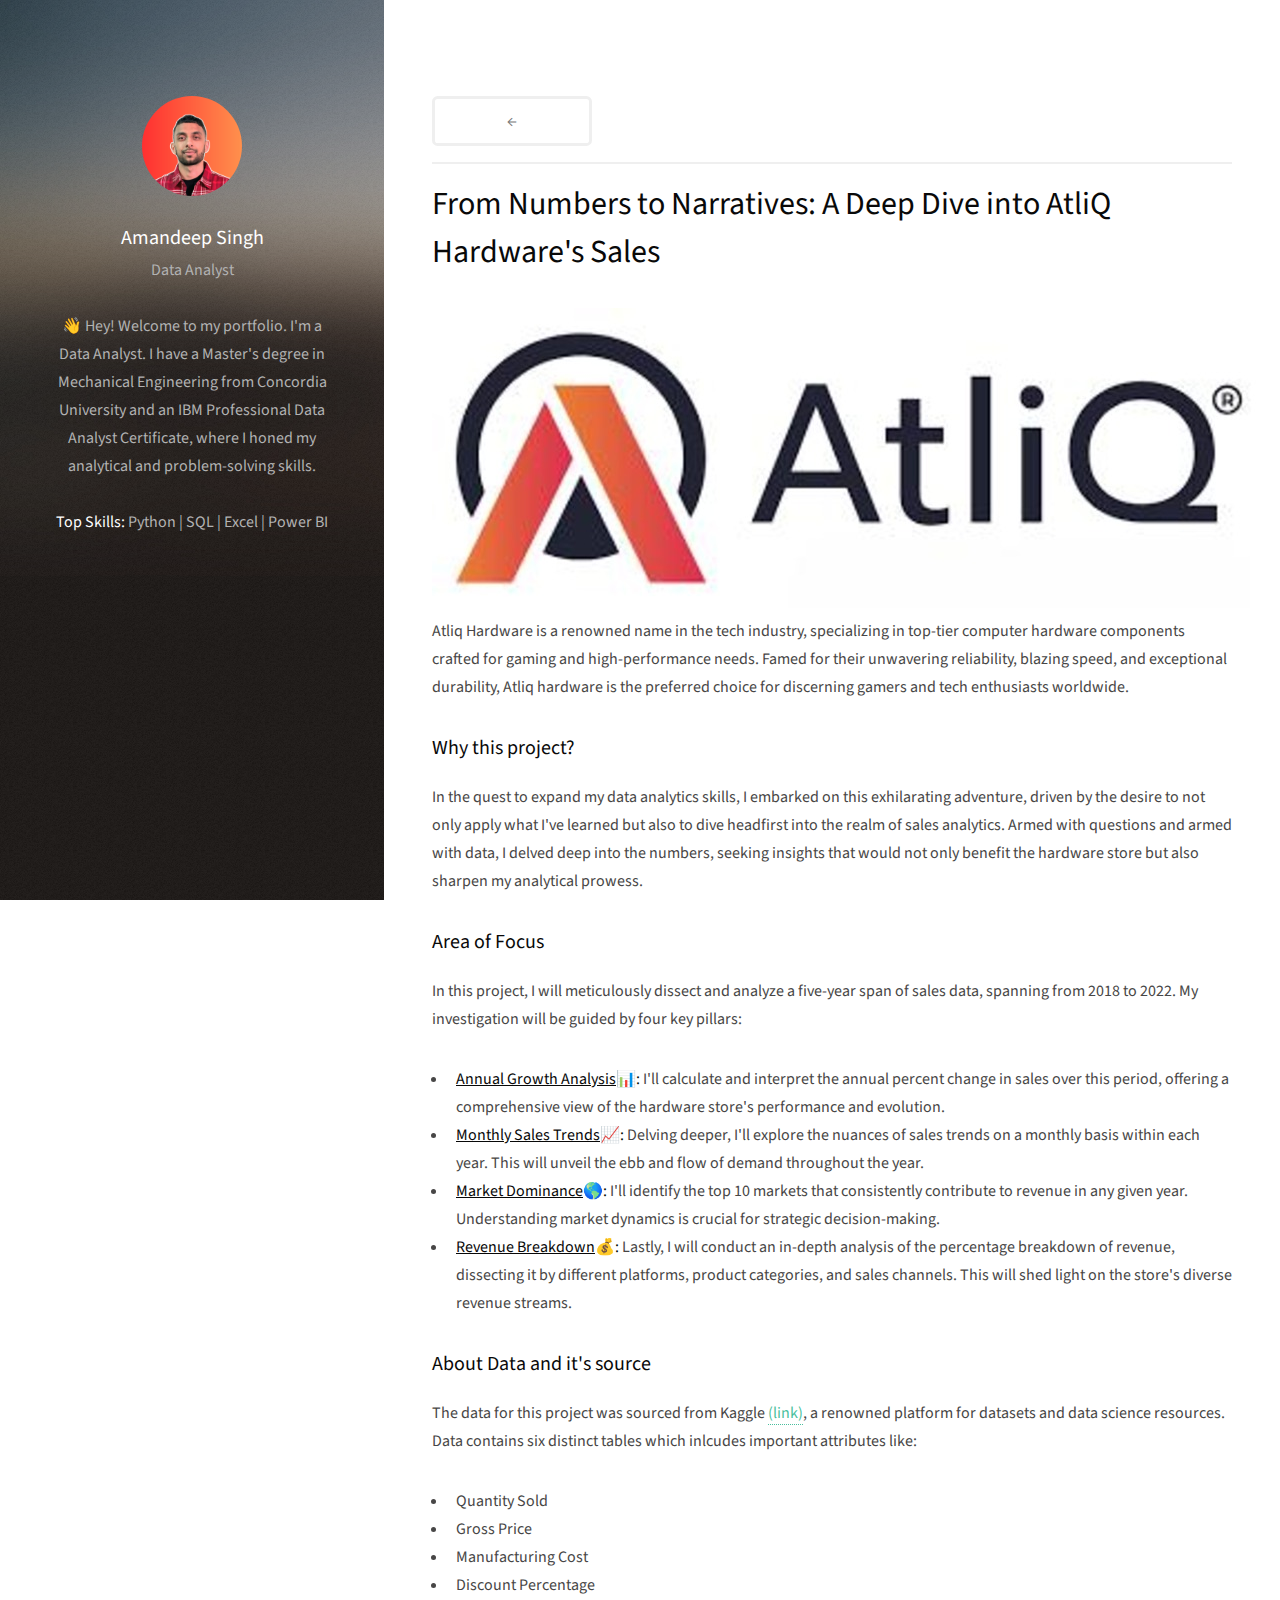
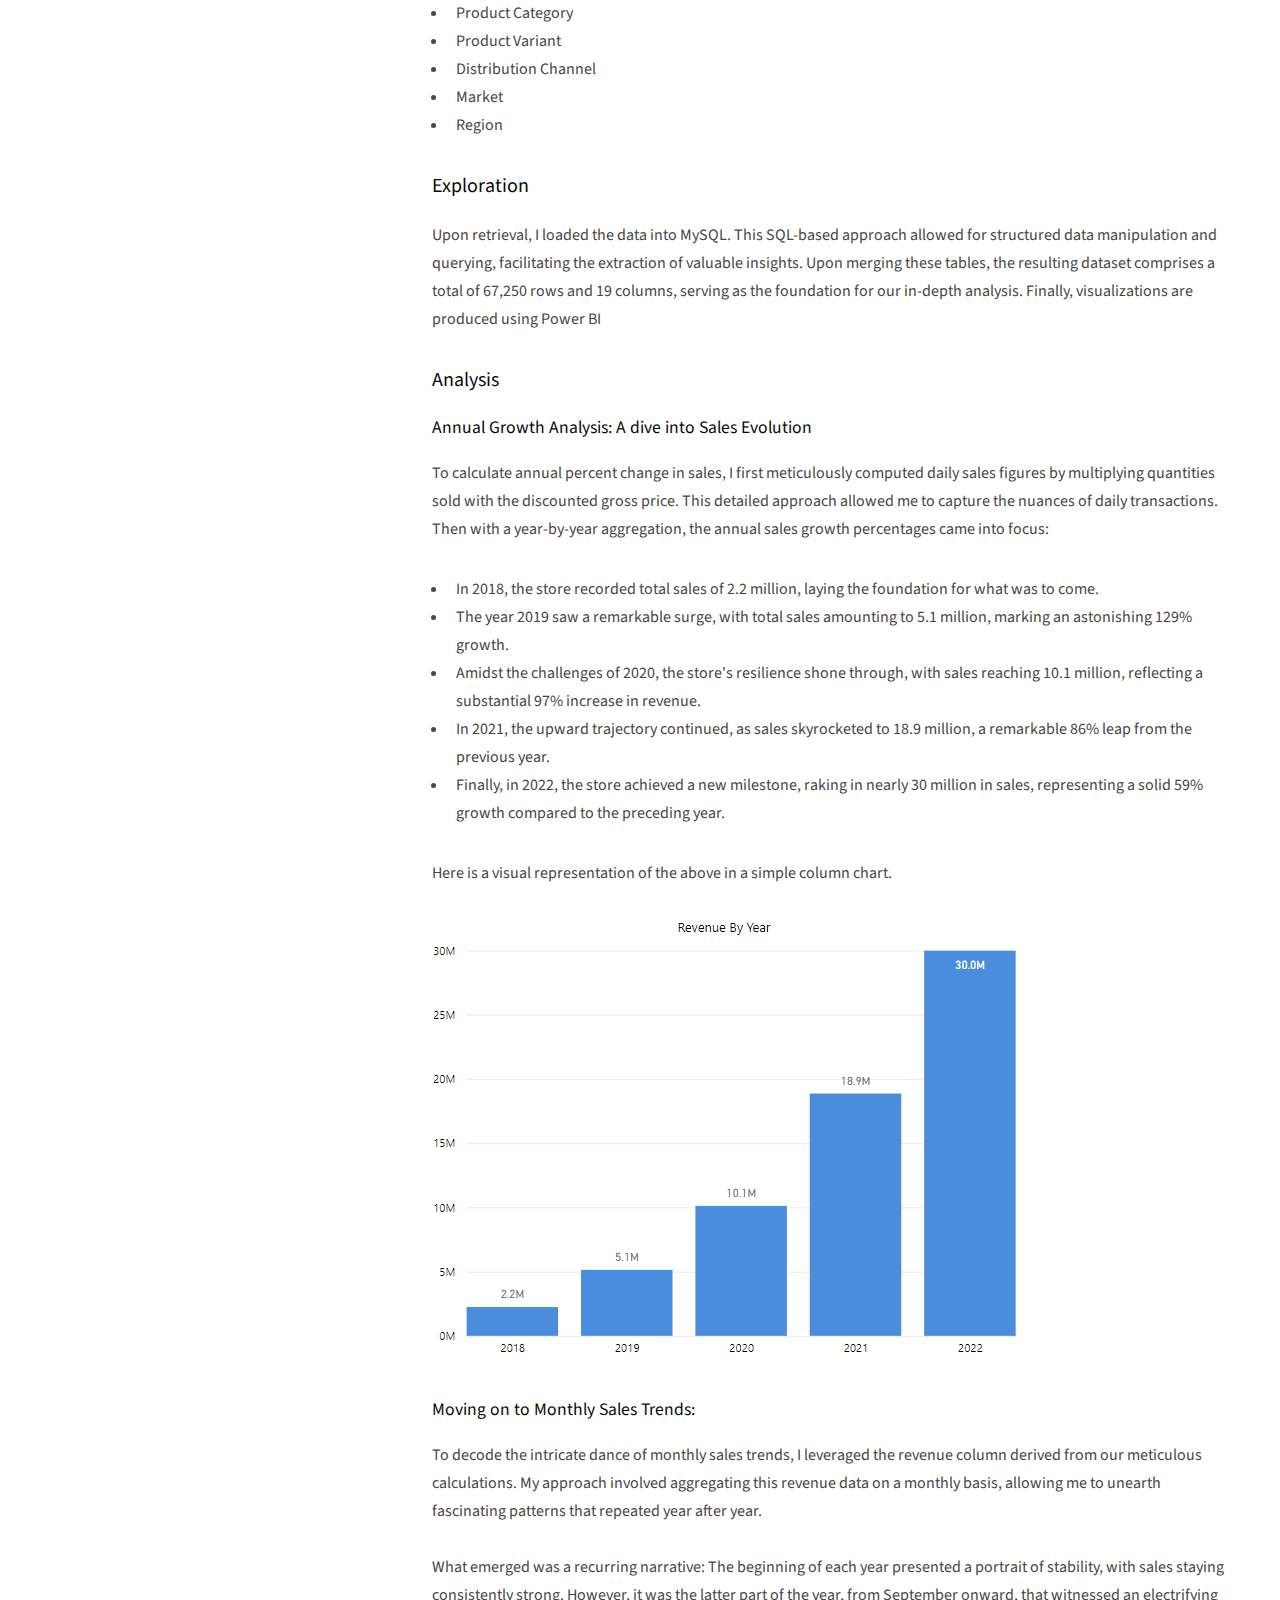
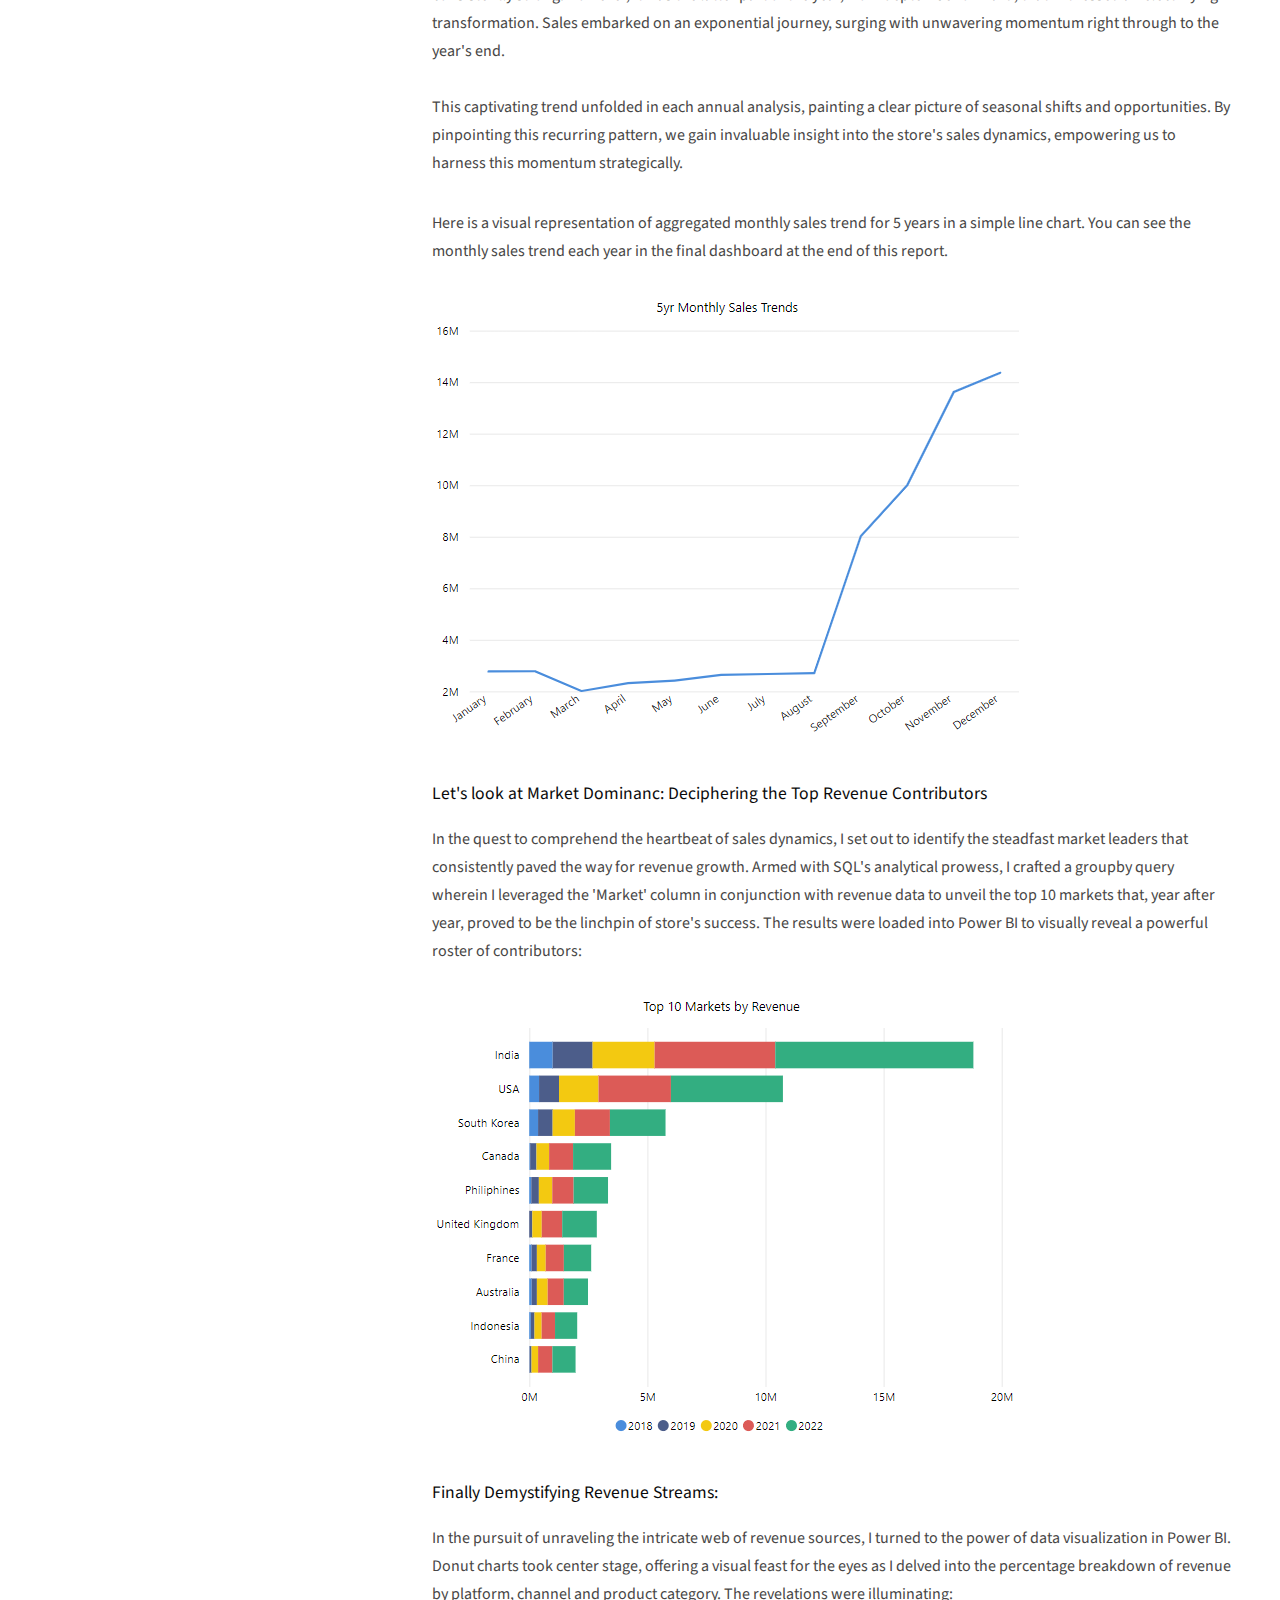
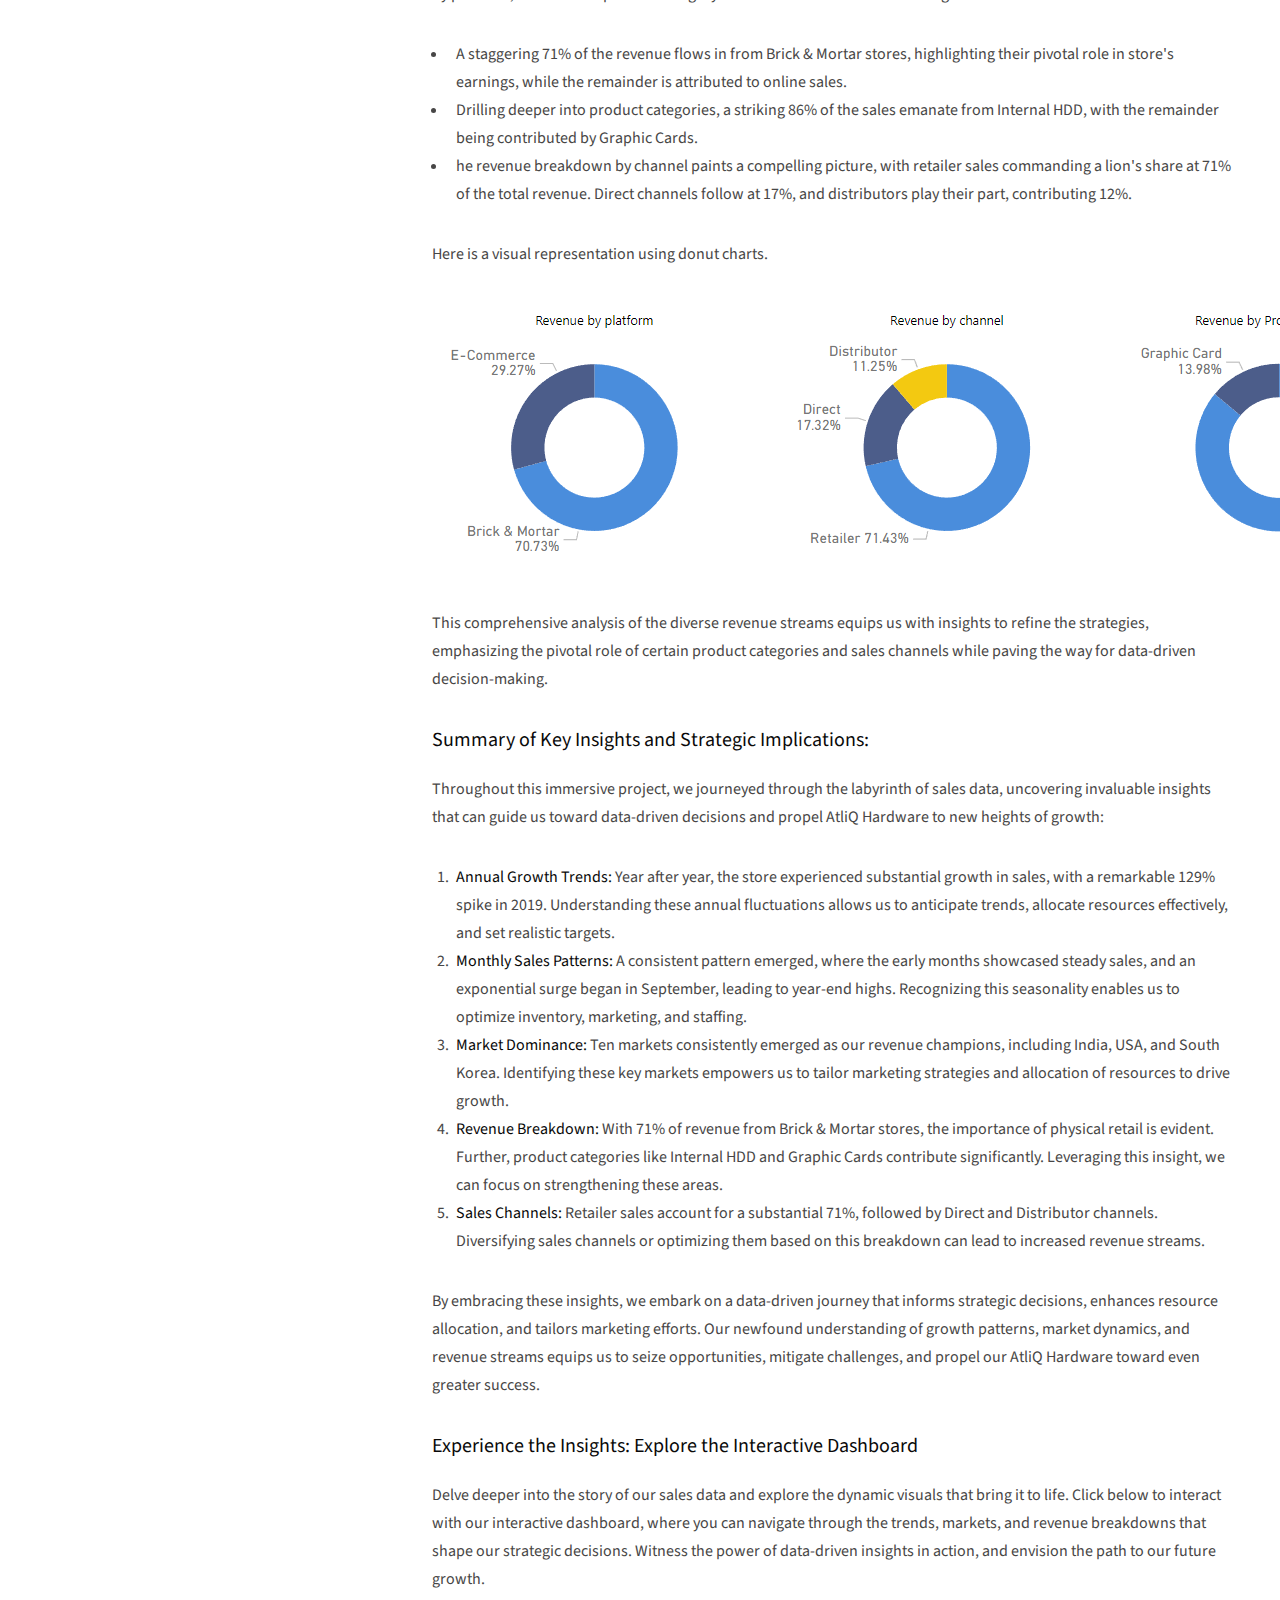
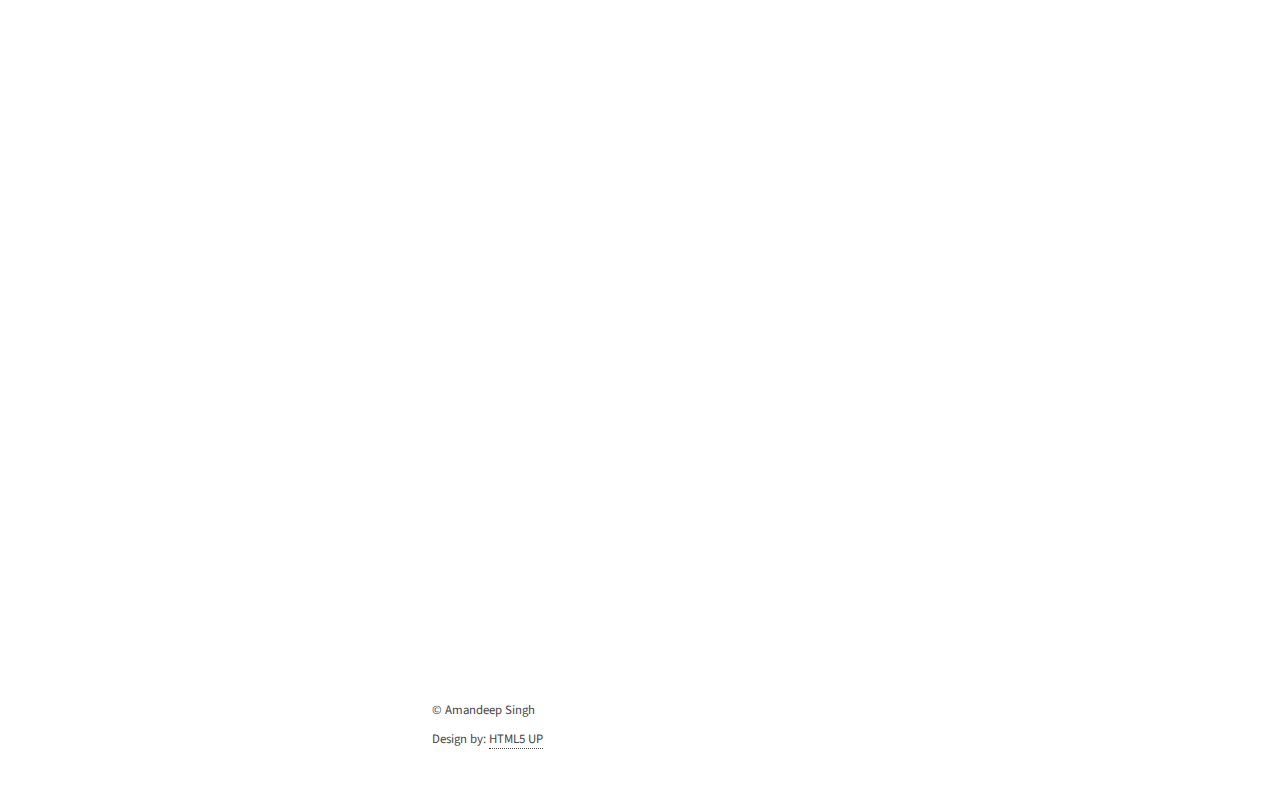
==== commit a9d008d2: "added js" ====
--- a/atliq.html
+++ b/atliq.html
@@ -18,25 +18,7 @@
   </head>
   <body class="is-preload">
     <!-- Header -->
-    <header id="header">
-      <div class="inner">
-        <a href="#" class="image avatar"
-          ><img src="images/5.png" alt="Profile Pic"
-        /></a>
-        <h1><strong>Amandeep Singh</strong><br /></h1>
-        <p>
-          Data Analyst<br />
-          <br />
-          👋 Hey! Welcome to my portfolio. I'm a Data Analyst. I have a Master's
-          degree in Mechanical Engineering from Concordia University and an IBM
-          Professional Data Analyst Certificate, where I honed my analytical and
-          problem-solving skills.
-          <br />
-          <br />
-          <b>Top Skills: </b> Python | SQL | Excel | Power BI
-        </p>
-      </div>
-    </header>
+    <div id="left-section-container"></div>
 
 
     <!-- Main (This is where I'll add my project description)-->
@@ -66,6 +48,9 @@
                 <li><b><u>Revenue Breakdown</u>💰: </b>Lastly, I will conduct an in-depth analysis of the percentage breakdown of revenue, dissecting it by different platforms, product categories, and sales channels. This will shed light on the store's diverse revenue streams.</li>
               </ul>
             </p>
+            
+            
+          
             <h3>About Data and it's source</h3>
               <p>The data for this project was sourced from Kaggle <a href="https://www.kaggle.com/code/irnehred/sales-domain-data-analysis">(link)</a>, a renowned platform for datasets and data science resources. Data contains six distinct tables which inlcudes important attributes like:</p>
                  <ul>
@@ -199,5 +184,6 @@
   <script src="assets/js/breakpoints.min.js"></script>
   <script src="assets/js/util.js"></script>
   <script src="assets/js/main.js"></script>
+  <script src="assets/js/left_section.js"></script>
 </body>
 </html>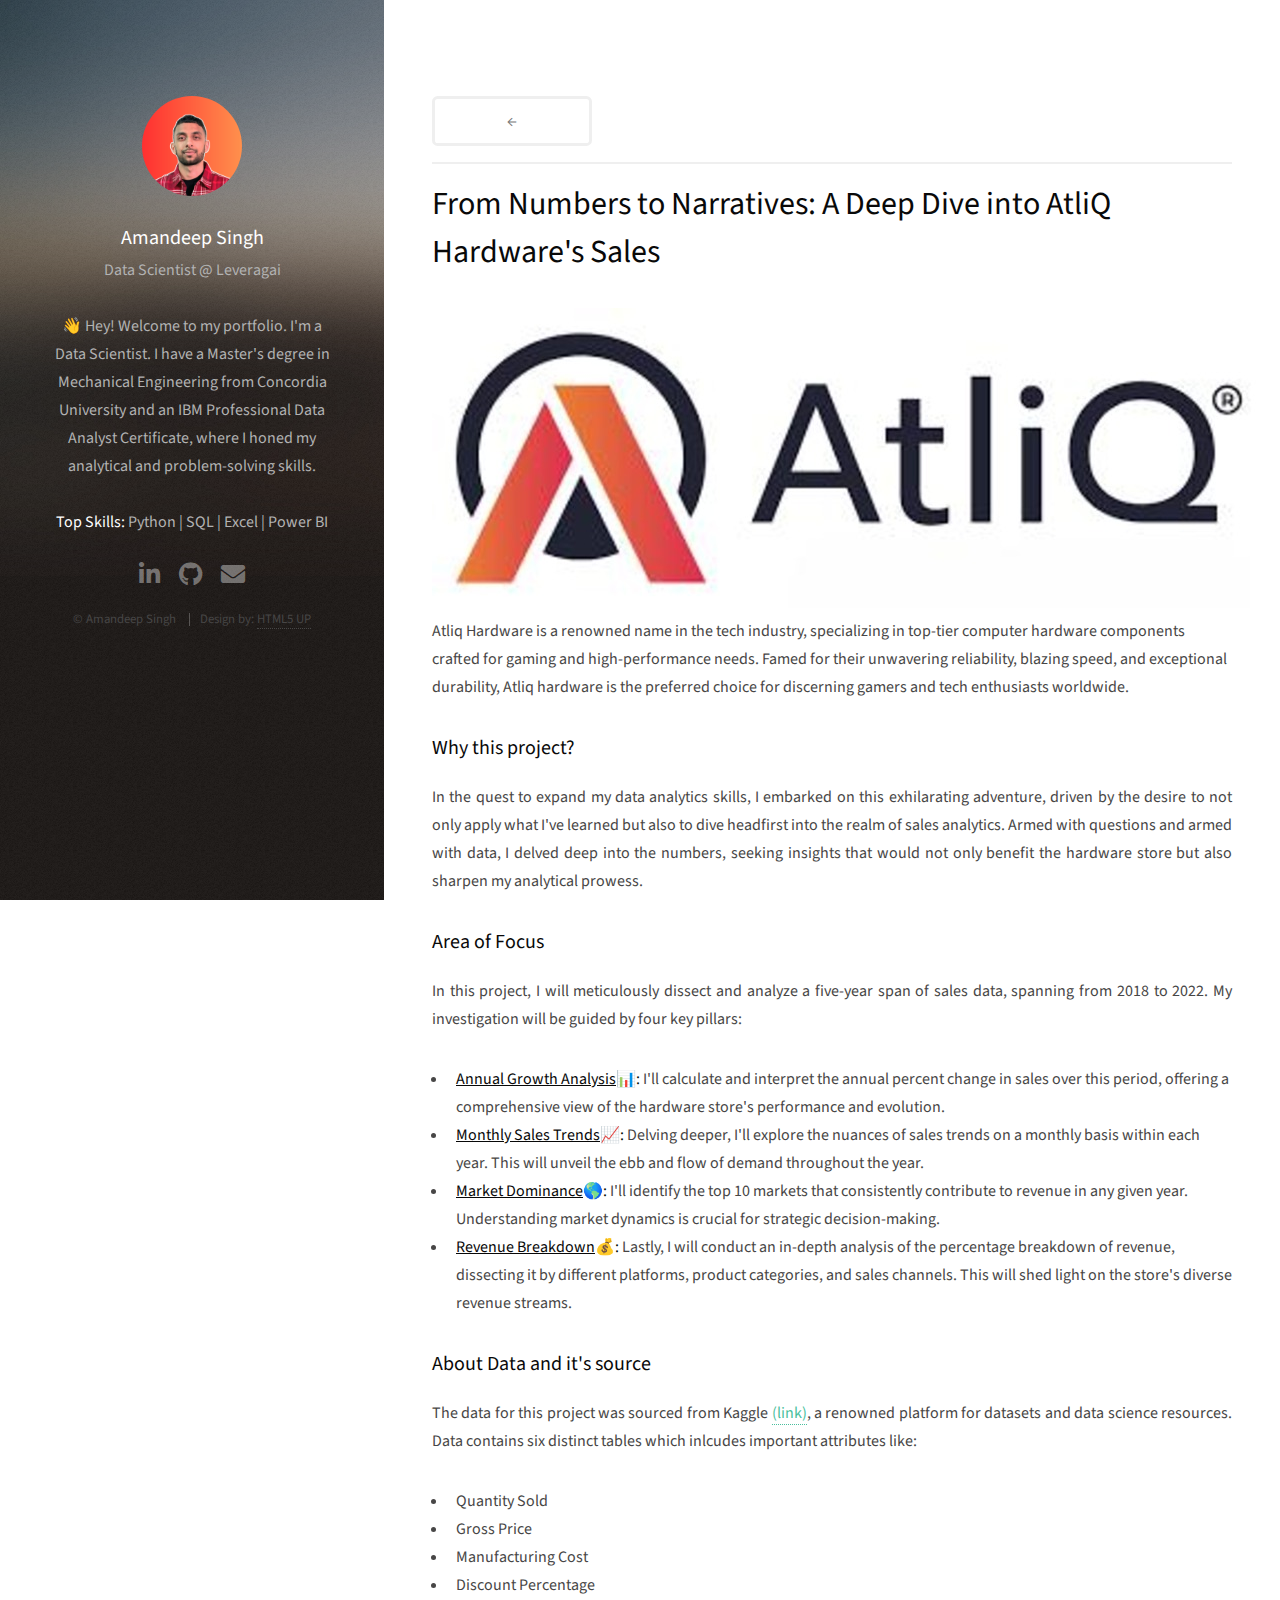
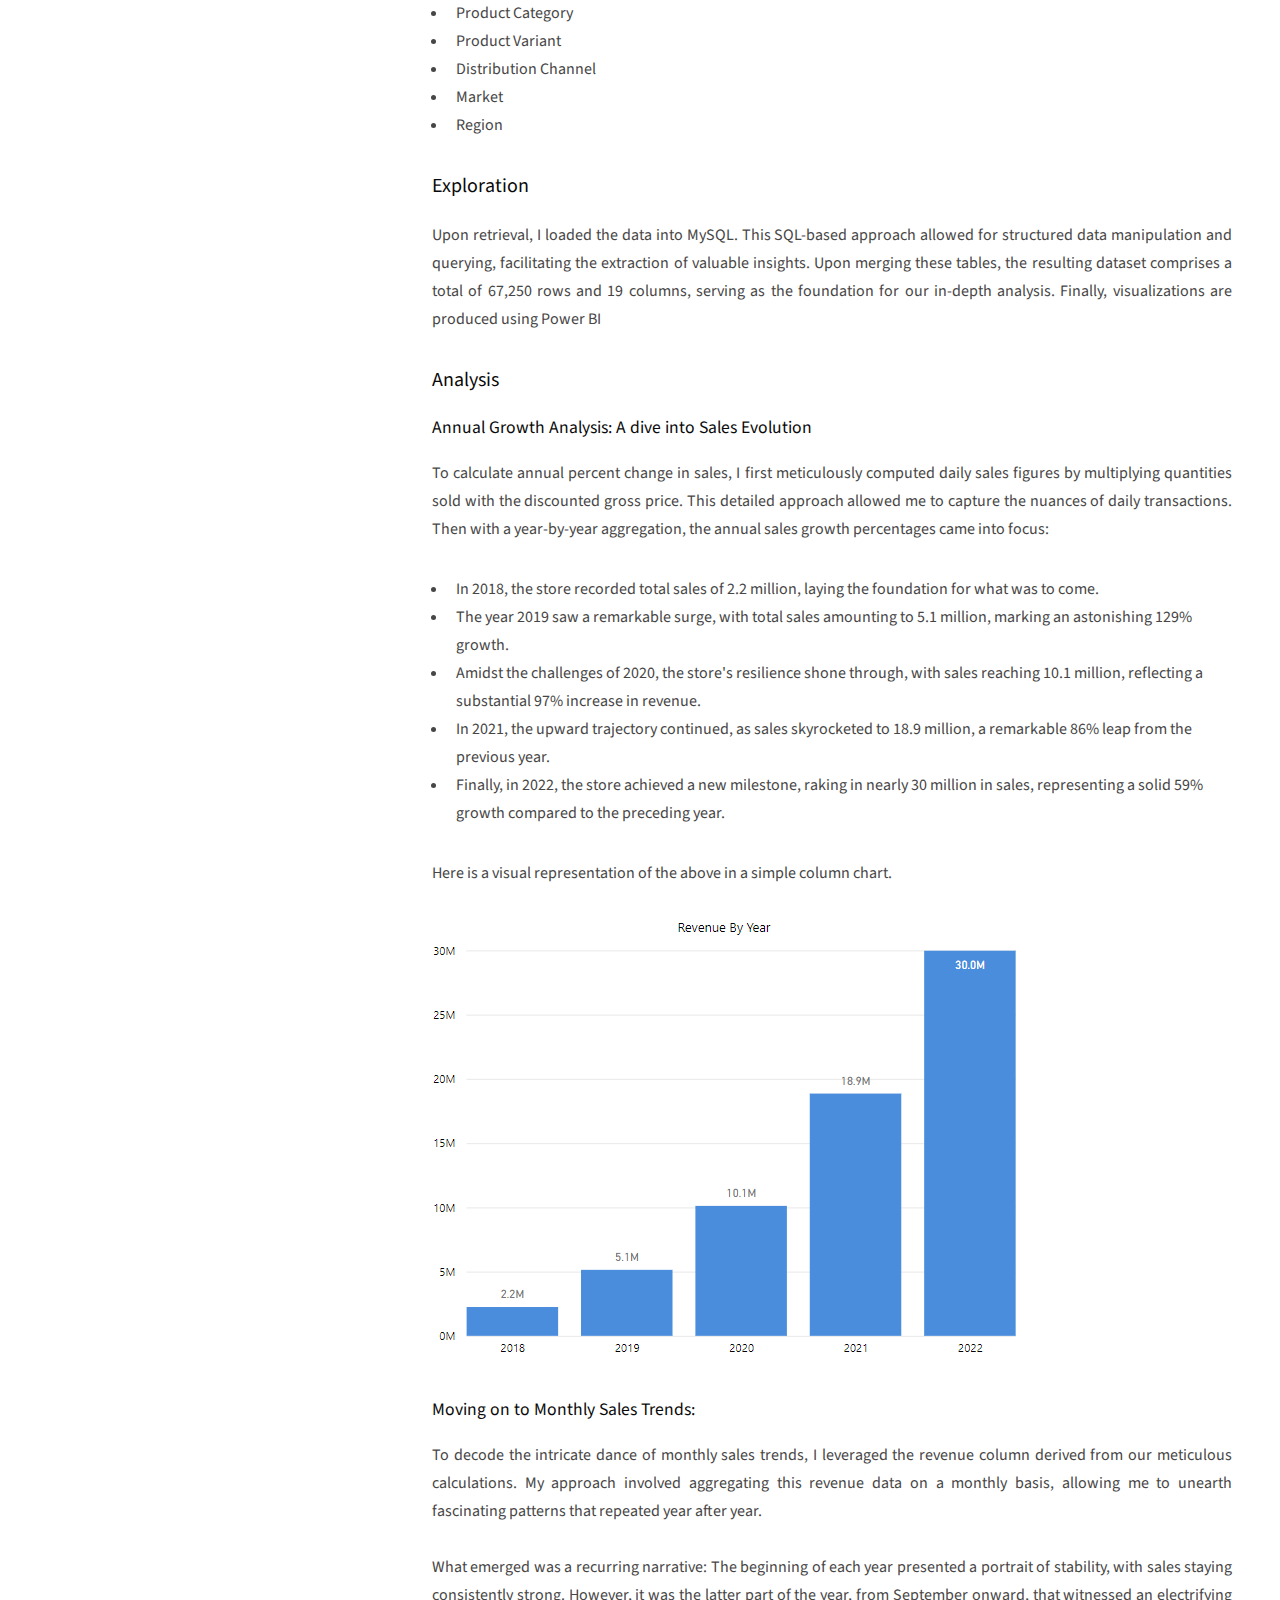
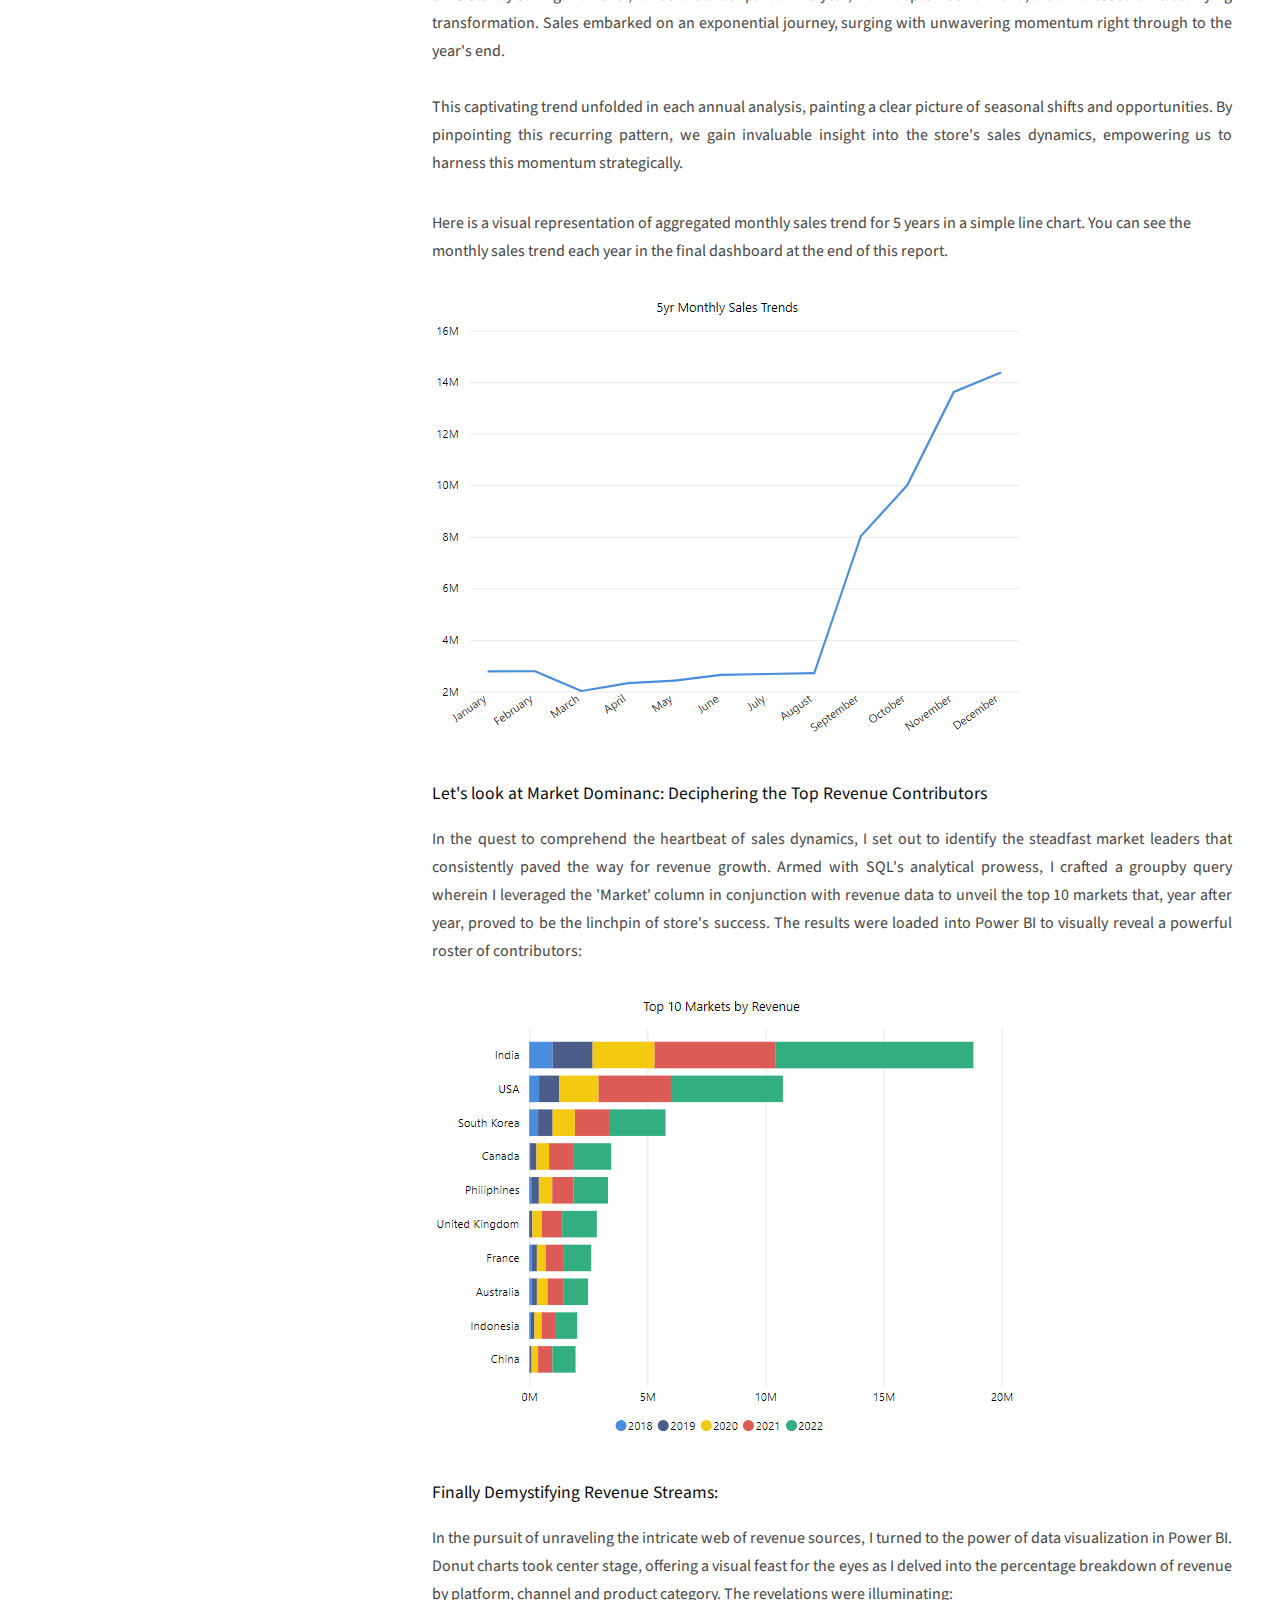
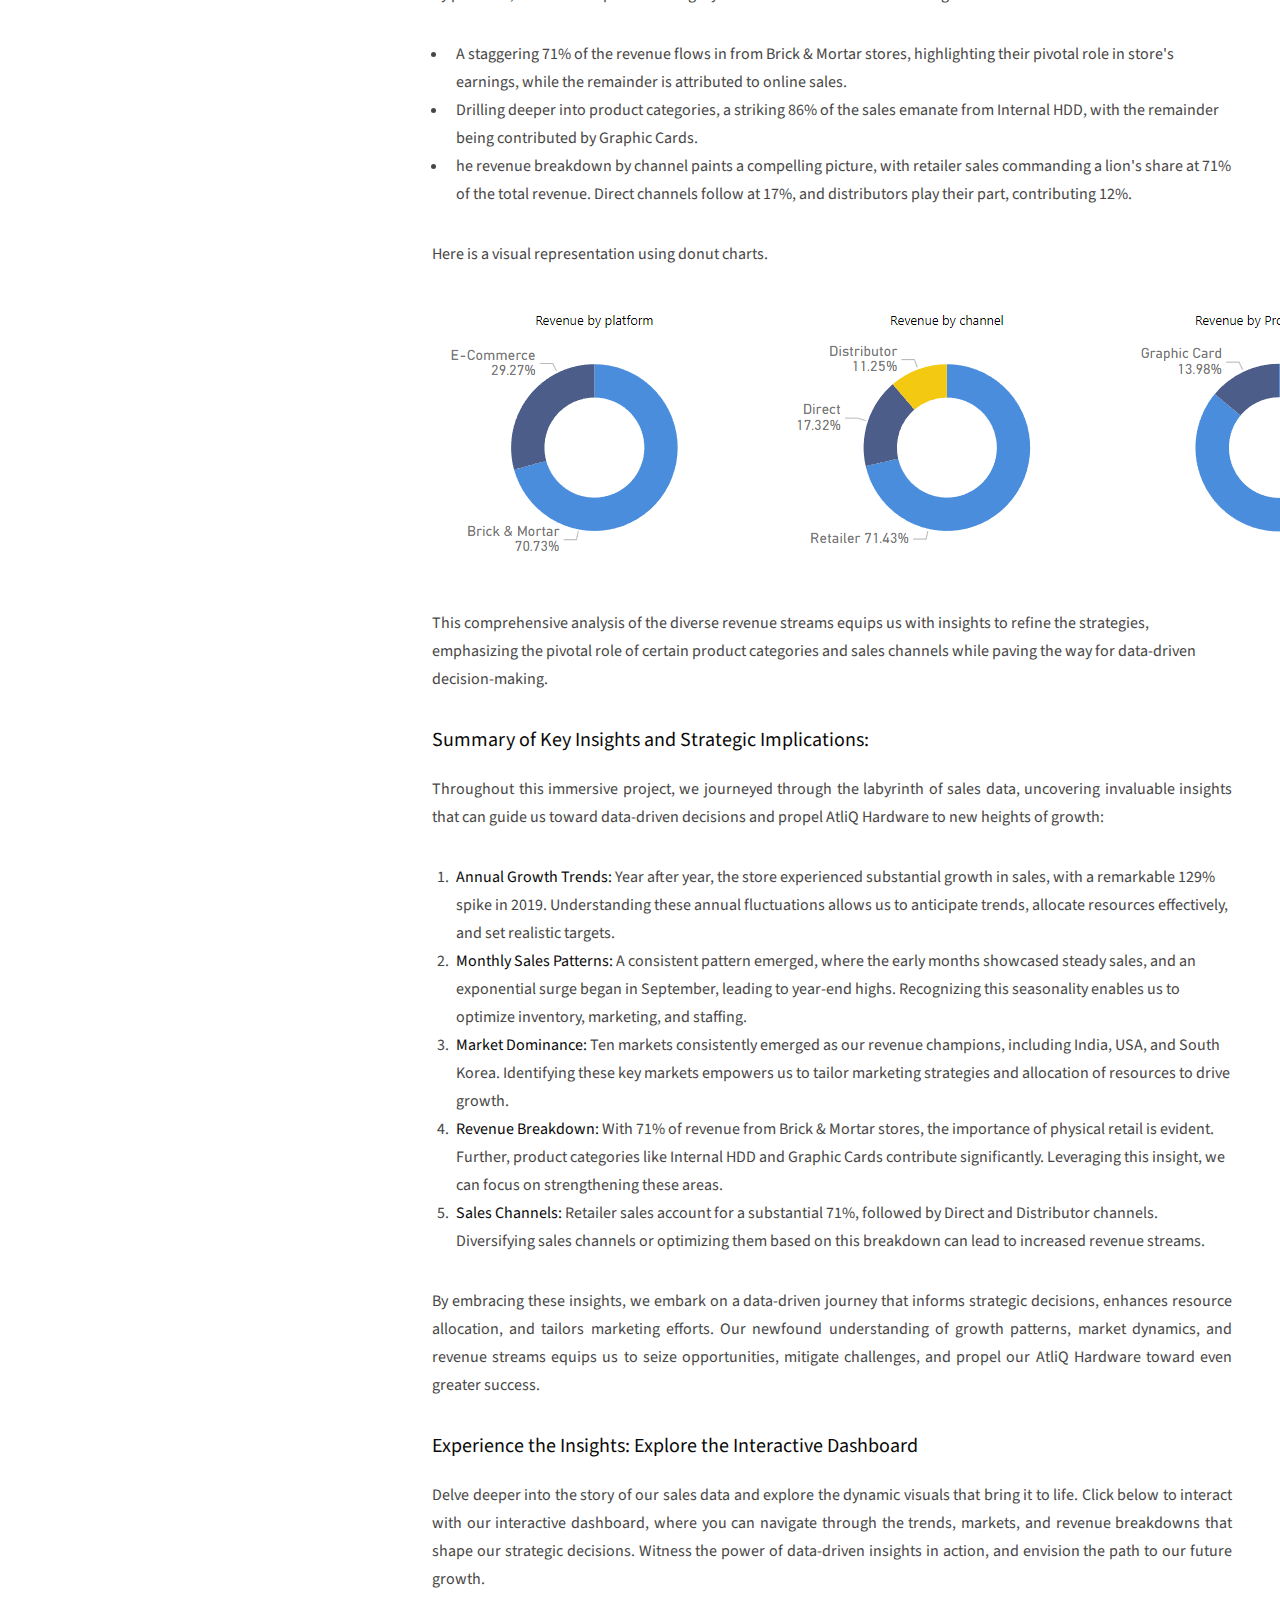
==== commit fd316778: "add tesla stock prediction" ====
--- a/atliq.html
+++ b/atliq.html
@@ -145,7 +145,7 @@
 
 
 <!-- Footer -->
-<footer id="footer">
+<!-- <footer id="footer">
     <div class="inner">
       <ul class="icons">
         <li>
@@ -175,7 +175,7 @@
         <li>Design by: <a href="http://html5up.net">HTML5 UP</a></li>
       </ul>
     </div>
-  </footer>
+  </footer> -->
 
   <!-- Scripts -->
   <script src="assets/js/jquery.min.js"></script>
--- a/assets/css/main.css
+++ b/assets/css/main.css
@@ -2559,6 +2559,7 @@
 			color: #b2b2b2 !important;
 			cursor: default;
 		}
+
 
 		
 
@@ -2654,6 +2655,41 @@
 			margin: 0 0 1em 0;
 			width: 6.25em;
 		}
+		/*copied footer code here and turned into header*/
+		#header .icons {
+			margin: 1em 0 0 0;
+		}
+	
+			#header .icons a {
+				color: rgba(255, 255, 255, 0.4);
+			}
+	
+		#header .copyright {
+			color: rgba(255, 255, 255, 0.4);
+			font-size: 0.8em;
+			list-style: none;
+			margin: 1em 0 0 0;
+			padding: 0;
+		}
+	
+			#header .copyright li {
+				border-left: solid 1px rgba(255, 255, 255, 0.25);
+				display: inline-block;
+				line-height: 1em;
+				margin-left: 0.75em;
+				padding-left: 0.75em;
+			}
+	
+				#header .copyright li:first-child {
+					border-left: 0;
+					margin-left: 0;
+					padding-left: 0;
+				}
+	
+				#header .copyright li a {
+					color: inherit;
+				}
+	
 
 /* Footer */
 
@@ -3262,4 +3298,24 @@
 		height: 100%;
 	}
 	
+	h1 + p, h2 + p, h3 + p, h4 + p, 
+h1 + ol li, h2 + ol li, h3 + ol li, h4 + ol li, 
+h1 + ul li, h2 + ul li, h3 + ul li, h4 + ul li,
+h1 ~ ol + p, h2 ~ ol + p, h3 ~ ol + p, h4 ~ ol + p,
+h1 ~ ul + p, h2 ~ ul + p, h3 ~ ul + p, h4 ~ ul + p {
+    text-align: justify;
+}
+
+	.dots-divider {
+		text-align: center; /* Center the divider */
+		margin: 20px 0; /* Add some space above and below the divider */
+	}
+	
+	.dots-divider::after {
+		content: '• • •'; /* Three dots */
+		font-size: 24px; /* Size of the dots */
+		line-height: 1; /* Adjust line height to ensure proper vertical alignment */
+		color: #ccc; /* Color of the dots */
+		letter-spacing: 10px; /* Space between the dots */
+	}
 	